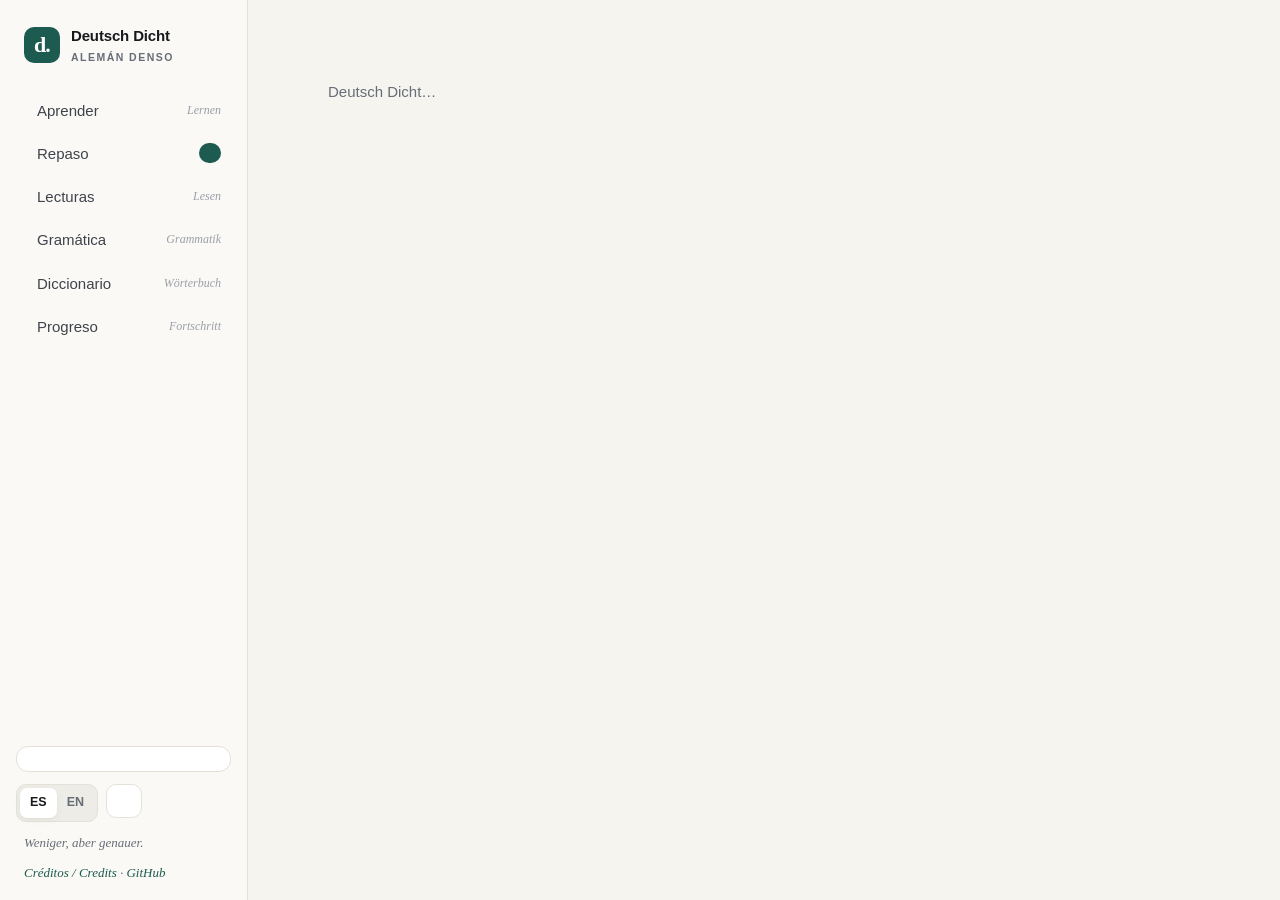
==== index.html @ 4c2e87f0 "Publish app entry point, styles, MIT license and project guide" ====
<!doctype html>
<html lang="es" data-theme="light">
<head>
  <meta charset="utf-8">
  <meta name="viewport" content="width=device-width,initial-scale=1,viewport-fit=cover">
  <meta name="theme-color" content="#f5f4ef">
  <meta name="description" content="Alemán de A1 a C1: gramática sistemática, léxico curado, lecturas graduadas con audio y repaso FSRS. Aplicación local y privada.">
  <title>Deutsch Dicht</title>
  <link rel="icon" type="image/svg+xml" href="data:image/svg+xml,%3Csvg xmlns='http://www.w3.org/2000/svg' viewBox='0 0 64 64'%3E%3Crect width='64' height='64' rx='16' fill='%231d5a4f'/%3E%3Ctext x='32' y='45' font-family='Georgia' text-anchor='middle' font-size='40' fill='white'%3Ed.%3C/text%3E%3C/svg%3E">
  <link rel="stylesheet" href="styles.css?v=3.0">
  <script>try{const s=JSON.parse(localStorage.getItem('deutsch-dicht.v3')||'{}').settings;if(s&&s.theme)document.documentElement.dataset.theme=s.theme;}catch(e){}</script>
  <!-- Corpus -->
  <script defer src="data/course.js?v=3.0"></script>
  <script defer src="data/frequency.js?v=3.0"></script>
  <script defer src="data/units/u01.js?v=3.0"></script>
  <script defer src="data/units/u02.js?v=3.0"></script>
  <script defer src="data/units/u03.js?v=3.0"></script>
  <script defer src="data/units/u04.js?v=3.0"></script>
  <script defer src="data/units/u05.js?v=3.0"></script>
  <script defer src="data/units/u06.js?v=3.0"></script>
  <script defer src="data/units/u07.js?v=3.0"></script>
  <script defer src="data/units/u08.js?v=3.0"></script>
  <script defer src="data/units/u09.js?v=3.0"></script>
  <script defer src="data/units/u10.js?v=3.0"></script>
  <script defer src="data/units/u11.js?v=3.0"></script>
  <script defer src="data/units/u12.js?v=3.0"></script>
  <script defer src="data/units/u13.js?v=3.0"></script>
  <script defer src="data/units/u14.js?v=3.0"></script>
  <script defer src="data/units/u15.js?v=3.0"></script>
  <script defer src="data/units/u16.js?v=3.0"></script>
  <script defer src="data/units/u17.js?v=3.0"></script>
  <script defer src="data/units/u18.js?v=3.0"></script>
  <script defer src="data/units/u19.js?v=3.0"></script>
  <script defer src="data/units/u20.js?v=3.0"></script>
  <script defer src="data/units/u21.js?v=3.0"></script>
  <script defer src="data/units/u22.js?v=3.0"></script>
  <script defer src="data/units/u23.js?v=3.0"></script>
  <script defer src="data/units/u24.js?v=3.0"></script>
  <script defer src="data/units/u25.js?v=3.0"></script>
  <script defer src="data/units/u26.js?v=3.0"></script>
  <script defer src="data/units/u27.js?v=3.0"></script>
  <script defer src="data/units/u28.js?v=3.0"></script>
  <script defer src="data/units/u29.js?v=3.0"></script>
  <script defer src="data/units/u30.js?v=3.0"></script>
  <script defer src="data/units/u31.js?v=3.0"></script>
  <script defer src="data/units/u32.js?v=3.0"></script>
  <script defer src="data/units/u33.js?v=3.0"></script>
  <script defer src="data/units/u34.js?v=3.0"></script>
  <script defer src="data/units/u35.js?v=3.0"></script>
  <script defer src="data/units/u36.js?v=3.0"></script>
  <script defer src="data/units/u37.js?v=3.0"></script>
  <script defer src="data/units/u38.js?v=3.0"></script>
  <script defer src="data/units/u39.js?v=3.0"></script>
  <script defer src="data/units/u40.js?v=3.0"></script>
  <script defer src="data/grammar/00-chapters.js?v=3.0"></script>
  <script defer src="data/grammar/01-laute.js?v=3.0"></script>
  <script defer src="data/grammar/02-verb.js?v=3.0"></script>
  <script defer src="data/grammar/03-tempus.js?v=3.0"></script>
  <script defer src="data/grammar/04-modus.js?v=3.0"></script>
  <script defer src="data/grammar/05-passiv.js?v=3.0"></script>
  <script defer src="data/grammar/06-nomen.js?v=3.0"></script>
  <script defer src="data/grammar/07-pronomen.js?v=3.0"></script>
  <script defer src="data/grammar/08-adjektiv.js?v=3.0"></script>
  <script defer src="data/grammar/09-praep.js?v=3.0"></script>
  <script defer src="data/grammar/10-satz.js?v=3.0"></script>
  <script defer src="data/grammar/11-text.js?v=3.0"></script>
  <script defer src="data/readings/lib-classics.js?v=3.0"></script>
  <script defer src="data/readings/lib-originals.js?v=3.0"></script>
  <script defer src="data/audio-manifest.js?v=3.0"></script>
  <!-- Motor e interfaz -->
  <script defer src="js/core.js?v=3.0"></script>
  <script defer src="js/morph.js?v=3.0"></script>
  <script defer src="js/content.js?v=3.0"></script>
  <script defer src="js/ui.js?v=3.0"></script>
  <script defer src="js/audio.js?v=3.0"></script>
  <script defer src="js/exercise.js?v=3.0"></script>
  <script defer src="js/views-learn.js?v=3.0"></script>
  <script defer src="js/lookup.js?v=3.0"></script>
  <script defer src="js/views-read.js?v=3.0"></script>
  <script defer src="js/views-review.js?v=3.0"></script>
  <script defer src="js/views-ref.js?v=3.0"></script>
  <script defer src="js/views-progress.js?v=3.0"></script>
  <script defer src="js/app.js?v=3.0"></script>
</head>
<body>
  <a class="skip-link" href="#main">Saltar al contenido</a>
  <div class="app">
    <aside class="sidebar">
      <a class="brand" href="#learn"><span class="brand-mark" aria-hidden="true">d.</span><span><span class="brand-name">Deutsch Dicht</span><span class="brand-sub">Alemán denso</span></span></a>
      <nav class="nav" aria-label="Secciones">
        <a href="#learn" data-nav="learn"><span data-icon="learn"></span><span class="nav-label">Aprender</span><span class="de-label">Lernen</span></a>
        <a href="#review" data-nav="review"><span data-icon="review"></span><span class="nav-label">Repaso</span><span class="count" data-count="review" hidden></span></a>
        <a href="#read" data-nav="read"><span data-icon="read"></span><span class="nav-label">Lecturas</span><span class="de-label">Lesen</span></a>
        <a href="#grammar" data-nav="grammar"><span data-icon="grammar"></span><span class="nav-label">Gramática</span><span class="de-label">Grammatik</span></a>
        <a href="#dict" data-nav="dict"><span data-icon="dict"></span><span class="nav-label">Diccionario</span><span class="de-label">Wörterbuch</span></a>
        <a href="#progress" data-nav="progress"><span data-icon="progress"></span><span class="nav-label">Progreso</span><span class="de-label">Fortschritt</span></a>
      </nav>
      <div class="sidebar-foot">
        <div class="today-mini" id="today-mini" aria-live="polite"></div>
        <div class="prefs"><div class="seg" role="group" aria-label="Idioma / Language"><button data-language="es" aria-pressed="true">ES</button><button data-language="en" aria-pressed="false">EN</button></div><button class="icon-btn" data-theme-toggle aria-label="Tema"></button></div>
        <p class="motto">Weniger, aber genauer.</p><p class="motto"><a href="credits.html">Créditos / Credits</a> · <a href="https://github.com/garbanzo96/deutsch-dicht">GitHub</a></p>
      </div>
    </aside>
    <div class="main">
      <header class="mobile-top"><a class="brand" href="#learn"><span class="brand-mark" aria-hidden="true">d.</span><span class="brand-name">Deutsch Dicht</span></a><div class="prefs"><div class="seg" role="group" aria-label="Idioma / Language"><button data-language="es" aria-pressed="true">ES</button><button data-language="en" aria-pressed="false">EN</button></div><button class="icon-btn" data-theme-toggle aria-label="Tema"></button></div></header>
      <main id="main" tabindex="-1"><div class="loading">Deutsch Dicht…</div></main>
    </div>
  </div>
  <nav class="mobile-bar" aria-label="Secciones">
    <a href="#learn" data-nav="learn"><span data-icon="learn"></span><span class="nav-label">Aprender</span></a>
    <a href="#review" data-nav="review"><span data-icon="review"></span><span class="nav-label">Repaso</span><span class="count" data-count="review" hidden></span></a>
    <a href="#read" data-nav="read"><span data-icon="read"></span><span class="nav-label">Lecturas</span></a>
    <a href="#grammar" data-nav="grammar"><span data-icon="grammar"></span><span class="nav-label">Gramática</span></a>
    <a href="#dict" data-nav="dict"><span data-icon="dict"></span><span class="nav-label">Diccionario</span></a>
    <a href="#progress" data-nav="progress"><span data-icon="progress"></span><span class="nav-label">Progreso</span></a>
  </nav>
  <div id="word-popup" class="popup" role="dialog" aria-label="Palabra" hidden></div>
  <div id="toast" class="toast" role="status" aria-live="polite"></div>
  <dialog id="confirm" aria-labelledby="confirm-title" aria-describedby="confirm-message">
    <form method="dialog" id="confirm-form">
      <h2 id="confirm-title"></h2>
      <p id="confirm-message"></p>
      <div class="row end"><button class="btn" value="cancel" id="confirm-cancel">Cancelar</button><button class="btn primary" value="ok" id="confirm-ok">Confirmar</button></div>
    </form>
  </dialog>
  <noscript>Deutsch Dicht necesita JavaScript.</noscript>
</body>
</html>
---- styles.css ----
/* Deutsch Dicht · sistema visual v3
   Tokens → base → estructura → componentes → bloques de lección → vistas → responsive. */

/* ───────────── Tokens ───────────── */
:root {
  --font-ui: -apple-system, BlinkMacSystemFont, "SF Pro Text", "Inter", "Segoe UI", Roboto, "Helvetica Neue", Arial, sans-serif;
  --font-de: "Iowan Old Style", "Charter", "Palatino Linotype", Palatino, "Book Antiqua", Georgia, serif;
  --font-mono: ui-monospace, "SF Mono", Menlo, Consolas, monospace;

  --bg: #f5f4ef; --surface: #ffffff; --surface-2: #faf9f6; --sunken: #eeece6; --overlay: rgba(23, 25, 29, .38);
  --ink: #18191d; --ink-2: #3f434b; --muted: #676d77; --faint: #9a9fa8;
  --line: #e4e1d9; --line-2: #d3cfc5;
  --accent: #1d5a4f; --accent-2: #174a41; --accent-ink: #ffffff; --accent-soft: #e2eee9; --accent-line: #b5d3c8;
  --good: #1d7849; --good-soft: #e4f3ea; --bad: #b02731; --bad-soft: #fbe8e9; --warn: #946000; --warn-soft: #fbf0d9;
  --m: #2457a3; --m-soft: #e7eef9; --f: #ad2a3a; --f-soft: #fbe8eb; --n: #22784a; --n-soft: #e3f2e8; --p: #8a5808; --p-soft: #f6edda;
  --akk: #b4520a; --dat: #6a3db3; --gen: #0d7088; --verb: #1d5a4f;
  --hl-bg: #e2eee9; --hl-ink: #174a41;
  --r: 14px; --r-s: 10px; --r-xs: 7px;
  --shadow: 0 1px 2px rgba(17, 19, 23, .04), 0 2px 10px rgba(17, 19, 23, .04);
  --shadow-lg: 0 18px 50px rgba(17, 19, 23, .16), 0 2px 6px rgba(17, 19, 23, .06);
  --sidebar: 248px; --gutter: 48px; --page: 1120px;
  color-scheme: light;
}
:root[data-theme="dark"] {
  --bg: #0e1013; --surface: #16191d; --surface-2: #1b1f24; --sunken: #111317; --overlay: rgba(0, 0, 0, .55);
  --ink: #ebe9e4; --ink-2: #c8cad0; --muted: #959ba5; --faint: #6c727c;
  --line: #262a30; --line-2: #343941;
  --accent: #6cc3ac; --accent-2: #86d3be; --accent-ink: #0a1714; --accent-soft: #152d27; --accent-line: #275a4e;
  --good: #63cb93; --good-soft: #13301f; --bad: #f1858c; --bad-soft: #3a191c; --warn: #e6b65e; --warn-soft: #32260f;
  --m: #8bb7f2; --m-soft: #172840; --f: #f2939d; --f-soft: #3a1a20; --n: #81d3a2; --n-soft: #14301e; --p: #e6bd6c; --p-soft: #332711;
  --akk: #f2a560; --dat: #b99cf2; --gen: #62c4dc; --verb: #6cc3ac;
  --hl-bg: #173a32; --hl-ink: #9be0cc;
  --shadow: 0 1px 2px rgba(0, 0, 0, .3); --shadow-lg: 0 18px 50px rgba(0, 0, 0, .55);
  color-scheme: dark;
}

/* ───────────── Base ───────────── */
*, *::before, *::after { box-sizing: border-box; }
html { -webkit-text-size-adjust: 100%; text-size-adjust: 100%; }
body { margin: 0; background: var(--bg); color: var(--ink); font: 15px/1.55 var(--font-ui); -webkit-font-smoothing: antialiased; }
h1, h2, h3, h4 { margin: 0; line-height: 1.2; letter-spacing: -.01em; font-weight: 650; }
p { margin: 0; }
a { color: var(--accent); text-decoration: none; }
a:hover { text-decoration: underline; text-underline-offset: 3px; }
button, input, select, textarea { font: inherit; color: inherit; }
button { cursor: pointer; }
:focus-visible { outline: 2px solid var(--accent); outline-offset: 2px; border-radius: 4px; }
::selection { background: var(--accent-soft); }
.de, [lang="de"] { font-family: var(--font-de); }
.ui { font-family: var(--font-ui); }
.mono { font-family: var(--font-mono); font-size: .9em; }
.muted { color: var(--muted); }
.faint { color: var(--faint); }
.small { font-size: 13px; }
.xs { font-size: 12px; }
.nowrap { white-space: nowrap; }
.sr { position: absolute; width: 1px; height: 1px; overflow: hidden; clip: rect(0 0 0 0); white-space: nowrap; }
.skip-link { position: absolute; left: 12px; top: -60px; z-index: 50; background: var(--accent); color: var(--accent-ink); padding: 8px 14px; border-radius: 8px; }
.skip-link:focus { top: 12px; }
svg.i { width: 18px; height: 18px; flex: none; stroke: currentColor; fill: none; stroke-width: 1.8; stroke-linecap: round; stroke-linejoin: round; vertical-align: middle; }
svg.i.s { width: 15px; height: 15px; }
svg.i.l { width: 22px; height: 22px; }
svg.i.fill { fill: currentColor; stroke: none; }

/* ───────────── Estructura ───────────── */
.app { display: grid; grid-template-columns: var(--sidebar) minmax(0, 1fr); min-height: 100vh; }
.sidebar { position: sticky; top: 0; height: 100vh; display: flex; flex-direction: column; gap: 22px; padding: 22px 16px 18px; border-right: 1px solid var(--line); background: var(--surface-2); }
.brand { display: flex; align-items: center; gap: 11px; padding: 2px 8px; color: var(--ink); }
.brand:hover { text-decoration: none; }
.brand-mark { width: 36px; height: 36px; border-radius: 10px; background: var(--accent); color: var(--accent-ink); display: grid; place-items: center; font: 600 22px/1 var(--font-de); letter-spacing: -.04em; }
.brand-name { font-weight: 650; font-size: 15px; letter-spacing: -.01em; }
.brand-sub { display: block; font-size: 10.5px; letter-spacing: .14em; text-transform: uppercase; color: var(--muted); font-weight: 600; margin-top: 2px; }
.nav { display: flex; flex-direction: column; gap: 2px; }
.nav a { display: flex; align-items: center; gap: 11px; padding: 9px 10px; border-radius: 9px; color: var(--ink-2); font-weight: 520; }
.nav a:hover { background: var(--sunken); text-decoration: none; }
.nav a.active { background: var(--accent-soft); color: var(--accent-2); }
.nav a .i { color: var(--muted); }
.nav a.active .i { color: var(--accent); }
.nav .de-label { margin-left: auto; font: italic 12px var(--font-de); color: var(--faint); }
.nav .count { margin-left: auto; min-width: 22px; height: 20px; padding: 0 6px; border-radius: 10px; background: var(--accent); color: var(--accent-ink); font-size: 11.5px; font-weight: 650; display: grid; place-items: center; }
.nav a.active .de-label { color: var(--accent); }
.sidebar-foot { margin-top: auto; display: grid; gap: 12px; }
.today-mini { border: 1px solid var(--line); background: var(--surface); border-radius: 12px; padding: 12px; display: grid; gap: 8px; }
.today-mini .row { display: flex; justify-content: space-between; font-size: 12.5px; color: var(--muted); }
.today-mini strong { color: var(--ink); font-variant-numeric: tabular-nums; }
.prefs { display: flex; gap: 8px; }
.seg { display: inline-flex; padding: 3px; border-radius: 10px; background: var(--sunken); border: 1px solid var(--line); }
.seg button { border: 0; background: none; padding: 5px 10px; border-radius: 7px; font-size: 12.5px; font-weight: 600; color: var(--muted); display: inline-flex; align-items: center; gap: 6px; }
.seg button[aria-pressed="true"] { background: var(--surface); color: var(--ink); box-shadow: var(--shadow); }
.icon-btn { width: 36px; height: 34px; border-radius: 10px; border: 1px solid var(--line); background: var(--surface); display: inline-grid; place-items: center; color: var(--ink-2); }
.icon-btn:hover { border-color: var(--line-2); color: var(--ink); }
.motto { padding: 0 8px; font: italic 13px/1.4 var(--font-de); color: var(--muted); }
.main { min-width: 0; }
.page { max-width: calc(var(--page) + 2 * var(--gutter)); margin: 0 auto; padding: 36px var(--gutter) 80px; }
.page.wide { max-width: 1320px; }
.loading { padding: 80px; color: var(--muted); }

/* Encabezado de página */
.page-head { display: flex; align-items: flex-end; justify-content: space-between; gap: 24px; margin-bottom: 28px; }
.eyebrow { font-size: 11.5px; font-weight: 650; letter-spacing: .14em; text-transform: uppercase; color: var(--accent); display: flex; align-items: center; gap: 8px; }
.eyebrow .sep { color: var(--faint); }
.page-head h1 { font-size: 32px; margin-top: 8px; }
.page-head .lede { margin-top: 8px; color: var(--muted); font-size: 15.5px; max-width: 680px; }
.crumbs { display: flex; flex-wrap: wrap; align-items: center; gap: 6px; font-size: 13px; color: var(--muted); margin-bottom: 18px; }
.crumbs a { color: var(--muted); }
.crumbs a:hover { color: var(--ink); }
.crumbs .i { color: var(--faint); }

/* ───────────── Componentes ───────────── */
.card { background: var(--surface); border: 1px solid var(--line); border-radius: var(--r); padding: 24px; box-shadow: var(--shadow); }
.card.flat { box-shadow: none; }
.card.tight { padding: 18px; }
.card-head { display: flex; align-items: center; justify-content: space-between; gap: 12px; margin-bottom: 16px; }
.card-head h2, .card-head h3 { font-size: 16px; }
.card-head .sub { font-size: 13px; color: var(--muted); }
.stack { display: grid; gap: 16px; }
.stack.l { gap: 28px; }
.stack.xl { gap: 44px; }
.row { display: flex; align-items: center; gap: 10px; flex-wrap: wrap; }
.row.spread { justify-content: space-between; }
.row.end { justify-content: flex-end; }
.grid { display: grid; gap: 16px; }
.g2 { grid-template-columns: repeat(2, minmax(0, 1fr)); }
.g3 { grid-template-columns: repeat(3, minmax(0, 1fr)); }
.g4 { grid-template-columns: repeat(4, minmax(0, 1fr)); }
.g5 { grid-template-columns: repeat(5, minmax(0, 1fr)); }
.divider { height: 1px; background: var(--line); margin: 4px 0; }

.btn { display: inline-flex; align-items: center; justify-content: center; gap: 8px; height: 38px; padding: 0 15px; border-radius: 10px; border: 1px solid var(--line-2); background: var(--surface); color: var(--ink); font-weight: 600; font-size: 14px; white-space: nowrap; transition: background .12s, border-color .12s, transform .06s; }
.btn:hover { border-color: var(--faint); text-decoration: none; }
.btn:active { transform: translateY(1px); }
.btn.primary { background: var(--accent); border-color: var(--accent); color: var(--accent-ink); }
.btn.primary:hover { background: var(--accent-2); border-color: var(--accent-2); }
.btn.ghost { border-color: transparent; background: transparent; color: var(--ink-2); }
.btn.ghost:hover { background: var(--sunken); }
.btn.danger { color: var(--bad); border-color: color-mix(in srgb, var(--bad) 35%, var(--line)); }
.btn.sm { height: 32px; padding: 0 11px; font-size: 13px; border-radius: 8px; }
.btn.lg { height: 46px; padding: 0 20px; font-size: 15px; border-radius: 12px; }
.btn[disabled] { opacity: .45; cursor: not-allowed; }
.btn .kbd { margin-left: 4px; }
.kbd { display: inline-grid; place-items: center; min-width: 20px; height: 20px; padding: 0 5px; border-radius: 5px; border: 1px solid currentColor; font: 600 11px var(--font-ui); opacity: .55; }
.chip { display: inline-flex; align-items: center; gap: 6px; height: 24px; padding: 0 9px; border-radius: 7px; background: var(--sunken); color: var(--ink-2); font-size: 12px; font-weight: 600; white-space: nowrap; }
.chip.accent { background: var(--accent-soft); color: var(--accent-2); }
.chip.good { background: var(--good-soft); color: var(--good); }
.chip.bad { background: var(--bad-soft); color: var(--bad); }
.chip.warn { background: var(--warn-soft); color: var(--warn); }
.chip.outline { background: transparent; border: 1px solid var(--line-2); }
.level { display: inline-grid; place-items: center; height: 22px; min-width: 30px; padding: 0 6px; border-radius: 6px; font: 700 11.5px var(--font-ui); letter-spacing: .02em; background: var(--ink); color: var(--surface); }
.bar { height: 6px; border-radius: 4px; background: var(--sunken); overflow: hidden; }
.bar > span { display: block; height: 100%; background: var(--accent); border-radius: 4px; transition: width .3s; }
.bar.good > span { background: var(--good); }
.ring { --v: 0; width: 44px; height: 44px; border-radius: 50%; background: conic-gradient(var(--accent) calc(var(--v) * 1%), var(--sunken) 0); display: grid; place-items: center; flex: none; }
.ring::before { content: attr(data-label); width: 34px; height: 34px; border-radius: 50%; background: var(--surface); display: grid; place-items: center; font-size: 11px; font-weight: 700; color: var(--ink-2); font-variant-numeric: tabular-nums; }
.kpi { display: grid; gap: 4px; }
.kpi .v { font-size: 28px; font-weight: 680; letter-spacing: -.02em; font-variant-numeric: tabular-nums; line-height: 1.1; }
.kpi .v small { font-size: 15px; color: var(--muted); font-weight: 600; }
.kpi .l { font-size: 13px; color: var(--muted); }
.kpi .d { font-size: 12px; color: var(--faint); }
.input, .select { height: 42px; border-radius: 10px; border: 1px solid var(--line-2); background: var(--surface); padding: 0 13px; width: 100%; }
.input:focus, .select:focus { outline: none; border-color: var(--accent); box-shadow: 0 0 0 3px var(--accent-soft); }
.search-box { position: relative; }
.search-box .i { position: absolute; left: 13px; top: 50%; transform: translateY(-50%); color: var(--faint); }
.search-box .input { padding-left: 40px; height: 46px; font-size: 15.5px; }
.tabs { display: flex; gap: 4px; border-bottom: 1px solid var(--line); }
.tabs button, .tabs a { position: relative; border: 0; background: none; padding: 12px 14px 13px; font-weight: 620; color: var(--muted); display: inline-flex; align-items: center; gap: 9px; font-size: 14.5px; }
.tabs button:hover, .tabs a:hover { color: var(--ink); text-decoration: none; }
.tabs [aria-selected="true"] { color: var(--ink); }
.tabs [aria-selected="true"]::after { content: ""; position: absolute; left: 10px; right: 10px; bottom: -1px; height: 2px; border-radius: 2px; background: var(--accent); }
.tabs .num { font: 700 11px var(--font-ui); color: var(--faint); }
.tabs .de-tab { font-family: var(--font-de); font-weight: 600; font-size: 15.5px; }
.tabs .meta { font-size: 12px; color: var(--faint); font-weight: 600; }
.notice { border: 1px solid var(--accent-line); background: var(--accent-soft); color: var(--ink); padding: 12px 16px; border-radius: 12px; display: flex; gap: 12px; align-items: flex-start; }
.notice.warn { border-color: color-mix(in srgb, var(--warn) 30%, var(--line)); background: var(--warn-soft); }
.empty { text-align: center; padding: 48px 24px; color: var(--muted); }
.empty h2 { color: var(--ink); font-size: 20px; margin: 10px 0 6px; }
.toast { position: fixed; left: 50%; bottom: 26px; transform: translate(-50%, 20px); opacity: 0; pointer-events: none; background: var(--ink); color: var(--surface); padding: 10px 16px; border-radius: 10px; font-size: 13.5px; font-weight: 550; box-shadow: var(--shadow-lg); transition: .2s; z-index: 60; max-width: calc(100vw - 32px); }
.toast.visible { opacity: 1; transform: translate(-50%, 0); }
dialog { border: 1px solid var(--line); border-radius: 16px; padding: 24px; background: var(--surface); color: var(--ink); box-shadow: var(--shadow-lg); max-width: 440px; width: calc(100vw - 32px); }
dialog::backdrop { background: var(--overlay); }
dialog h2 { font-size: 18px; margin-bottom: 8px; }
dialog p { color: var(--muted); margin-bottom: 20px; }

/* Texto alemán anotado */
.hl { background: var(--hl-bg); color: var(--hl-ink); border-radius: 4px; padding: 0 2px; font-weight: 650; }
.g-m { color: var(--m); } .g-f { color: var(--f); } .g-n { color: var(--n); } .g-p { color: var(--p); }
.c-N { font-weight: 650; text-decoration: underline 2px; text-underline-offset: 4px; text-decoration-color: color-mix(in srgb, var(--ink) 35%, transparent); }
.c-A { color: var(--akk); font-weight: 650; } .c-D { color: var(--dat); font-weight: 650; } .c-G { color: var(--gen); font-weight: 650; }
.c-V { color: var(--verb); font-weight: 700; }
.art { font-weight: 650; }
.strike { text-decoration: line-through; text-decoration-color: var(--bad); text-decoration-thickness: 1.5px; }
.say { border: 0; background: none; padding: 0; color: inherit; font: inherit; display: inline-flex; align-items: center; gap: 6px; border-radius: 6px; text-align: left; }
.say:hover { color: var(--accent); }
.say .i { color: var(--faint); width: 15px; height: 15px; }
.say:hover .i, .say[data-state="playing"] .i { color: var(--accent); }
.audio-btn { width: 32px; height: 32px; border-radius: 50%; border: 1px solid var(--line-2); background: var(--surface); display: inline-grid; place-items: center; color: var(--ink-2); flex: none; }
.audio-btn:hover { border-color: var(--accent); color: var(--accent); }
.audio-btn[data-state="playing"] { background: var(--accent); border-color: var(--accent); color: var(--accent-ink); }
.audio-btn.lg { width: 44px; height: 44px; }

/* ───────────── Curso ───────────── */
.hero { display: grid; grid-template-columns: minmax(0, 1.35fr) minmax(0, 1fr); gap: 16px; margin-bottom: 40px; }
.continue { display: flex; flex-direction: column; gap: 18px; background: linear-gradient(135deg, var(--surface), var(--surface-2)); }
.continue .title { font: 600 30px/1.15 var(--font-de); letter-spacing: -.01em; }
.continue .sub { color: var(--muted); margin-top: 4px; }
.continue .meta { display: flex; gap: 18px; flex-wrap: wrap; color: var(--muted); font-size: 13px; }
.continue .meta span { display: inline-flex; align-items: center; gap: 6px; }
.today { display: grid; gap: 14px; align-content: start; }
.today-list { display: grid; gap: 2px; }
.today-item { display: grid; grid-template-columns: 34px 1fr auto; align-items: center; gap: 12px; padding: 10px 6px; border-radius: 10px; color: var(--ink); }
.today-item:hover { background: var(--sunken); text-decoration: none; }
.today-item .n { width: 34px; height: 34px; border-radius: 10px; background: var(--sunken); display: grid; place-items: center; color: var(--ink-2); }
.today-item strong { display: block; font-size: 14px; }
.today-item span { font-size: 12.5px; color: var(--muted); }
.today-item .v { font-weight: 700; font-variant-numeric: tabular-nums; }
.module { margin-top: 34px; }
.module-head { display: grid; grid-template-columns: auto 1fr auto; align-items: baseline; gap: 14px; padding-bottom: 12px; margin-bottom: 14px; border-bottom: 1px solid var(--line); }
.module-code { font: 700 13px var(--font-ui); color: var(--accent); letter-spacing: .04em; }
.module-title { font: 600 20px var(--font-de); }
.module-title span { font: 500 14px var(--font-ui); color: var(--muted); margin-left: 10px; }
.module-progress { font-size: 13px; color: var(--muted); font-variant-numeric: tabular-nums; }
.units { display: grid; grid-template-columns: repeat(5, minmax(0, 1fr)); gap: 12px; }
.unit-tile { position: relative; display: flex; flex-direction: column; gap: 10px; min-height: 172px; padding: 16px; border-radius: var(--r); border: 1px solid var(--line); background: var(--surface); color: var(--ink); transition: border-color .15s, transform .15s, box-shadow .15s; }
.unit-tile:hover { text-decoration: none; border-color: var(--accent-line); transform: translateY(-1px); box-shadow: var(--shadow); }
.unit-tile.current { border-color: var(--accent); box-shadow: 0 0 0 3px var(--accent-soft); }
.unit-tile .top { display: flex; justify-content: space-between; align-items: center; }
.unit-tile .num { font: 700 12px var(--font-ui); color: var(--faint); letter-spacing: .06em; font-variant-numeric: tabular-nums; }
.unit-tile .t { font: 600 16.5px/1.25 var(--font-de); }
.unit-tile .s { font-size: 12.5px; color: var(--muted); line-height: 1.4; }
.unit-tile .bottom { margin-top: auto; display: grid; gap: 6px; }
.unit-tile .state { font-size: 11.5px; color: var(--muted); display: flex; justify-content: space-between; }
.unit-tile.done .num { color: var(--good); }
.status-dot { width: 22px; height: 22px; border-radius: 50%; display: grid; place-items: center; background: var(--sunken); color: var(--faint); }
.status-dot.done { background: var(--good-soft); color: var(--good); }
.status-dot.progress { background: var(--accent-soft); color: var(--accent); }

/* ───────────── Unidad ───────────── */
.unit-head { display: grid; grid-template-columns: minmax(0, 1fr) auto; gap: 24px; align-items: end; margin-bottom: 22px; }
.unit-head h1 { font: 600 40px/1.08 var(--font-de); letter-spacing: -.015em; margin-top: 10px; }
.unit-head .sub { font-size: 17px; color: var(--muted); margin-top: 8px; }
.unit-meta { display: flex; flex-wrap: wrap; gap: 8px 18px; margin-top: 16px; color: var(--muted); font-size: 13px; }
.unit-meta span { display: inline-flex; align-items: center; gap: 6px; }
.unit-score { display: grid; justify-items: end; gap: 6px; text-align: right; }
.unit-score .ring { width: 64px; height: 64px; }
.unit-score .ring::before { width: 52px; height: 52px; font-size: 13px; }
.unit-tabs { position: sticky; top: 0; z-index: 5; background: color-mix(in srgb, var(--bg) 92%, transparent); backdrop-filter: blur(8px); margin: 0 calc(-1 * var(--gutter)) 28px; padding: 0 var(--gutter); }
.lesson-layout { display: grid; grid-template-columns: minmax(0, 1fr) 210px; gap: 44px; align-items: start; }
.toc { position: sticky; top: 76px; display: grid; gap: 2px; font-size: 13px; }
.toc .label { font-size: 11px; font-weight: 700; letter-spacing: .12em; text-transform: uppercase; color: var(--faint); margin-bottom: 8px; }
.toc a { display: grid; grid-template-columns: 22px 1fr; gap: 6px; padding: 6px 8px; border-radius: 8px; color: var(--muted); }
.toc a:hover { background: var(--sunken); color: var(--ink); text-decoration: none; }
.toc a.active { color: var(--accent-2); background: var(--accent-soft); }
.toc a b { font-weight: 700; font-size: 11px; color: var(--faint); padding-top: 1px; font-variant-numeric: tabular-nums; }
.toc .de { font-style: italic; }
.section { scroll-margin-top: 80px; }
.section-head { display: grid; grid-template-columns: 40px 1fr auto; align-items: center; gap: 14px; margin-bottom: 18px; }
.section-head .n { width: 40px; height: 40px; border-radius: 12px; border: 1px solid var(--line-2); display: grid; place-items: center; font: 700 13px var(--font-ui); color: var(--ink-2); background: var(--surface); font-variant-numeric: tabular-nums; }
.section-head h2 { font: 600 22px var(--font-de); }
.section-head h2 span { font: 500 14px var(--font-ui); color: var(--muted); margin-left: 10px; }
.section-head .aside { font-size: 13px; color: var(--muted); }
.goals { display: grid; grid-template-columns: repeat(3, minmax(0, 1fr)); gap: 12px; counter-reset: goal; }
.goal { display: grid; grid-template-columns: 30px 1fr; gap: 12px; align-items: start; padding: 16px; border-radius: var(--r); border: 1px solid var(--line); background: var(--surface); font-size: 14px; color: var(--ink-2); }
.goal::before { counter-increment: goal; content: counter(goal); width: 30px; height: 30px; border-radius: 9px; background: var(--accent-soft); color: var(--accent-2); font-weight: 700; display: grid; place-items: center; font-size: 13px; }

/* ───────────── Bloques de lección ───────────── */
.blocks { display: grid; gap: 18px; }
.blk { background: var(--surface); border: 1px solid var(--line); border-radius: var(--r); padding: 22px 24px; }
.blk > h3 { font-size: 15px; font-weight: 650; margin-bottom: 14px; display: flex; align-items: center; gap: 10px; }
.blk > h3 .tag { font: 700 10.5px var(--font-ui); letter-spacing: .1em; text-transform: uppercase; color: var(--faint); }
.blk-note-text { margin-top: 14px; font-size: 13.5px; color: var(--muted); padding-top: 12px; border-top: 1px dashed var(--line); }
.concepts { display: grid; grid-template-columns: repeat(2, minmax(0, 1fr)); gap: 14px; }
.concepts.single { grid-template-columns: 1fr; }
.concept { background: var(--surface); border: 1px solid var(--line); border-radius: var(--r); padding: 20px 22px; display: grid; gap: 8px; align-content: start; }
.concept .cterm { font: 600 19px/1.25 var(--font-de); color: var(--accent-2); }
.concept p { color: var(--ink-2); font-size: 14.5px; }
.concept .ex { display: grid; gap: 4px; margin-top: 4px; }
.tbl-wrap { overflow-x: auto; border: 1px solid var(--line); border-radius: var(--r-s); }
.tbl { width: 100%; border-collapse: collapse; font-size: 14.5px; }
.tbl th, .tbl td { padding: 10px 14px; text-align: left; border-bottom: 1px solid var(--line); vertical-align: top; }
.tbl tr:last-child td, .tbl tr:last-child th { border-bottom: 0; }
.tbl thead th { background: var(--surface-2); font: 650 11.5px var(--font-ui); letter-spacing: .06em; text-transform: uppercase; color: var(--muted); white-space: nowrap; }
.tbl tbody th { font-weight: 600; color: var(--ink-2); background: var(--surface-2); white-space: nowrap; }
.tbl td.de { font-size: 15.5px; }
.tbl tbody tr:hover td { background: color-mix(in srgb, var(--accent-soft) 35%, transparent); }
.slots { display: grid; gap: 6px; }
.slots-head, .slots-row { display: grid; gap: 6px; }
.slots-head span { font: 650 11px var(--font-ui); letter-spacing: .08em; text-transform: uppercase; color: var(--muted); padding: 0 12px; }
.slot { padding: 11px 12px; border-radius: 9px; background: var(--surface-2); border: 1px solid var(--line); font: 16px/1.35 var(--font-de); min-height: 44px; }
.slot.verb { background: var(--accent-soft); border-color: var(--accent-line); color: var(--accent-2); font-weight: 650; text-align: center; }
.slot.empty { background: transparent; border-style: dashed; }
.pairs { display: grid; gap: 10px; }
.pair { display: grid; grid-template-columns: minmax(0, 1fr) 40px minmax(0, 1fr); align-items: center; gap: 8px; }
.pair .side { padding: 12px 14px; border-radius: 10px; border: 1px solid var(--line); background: var(--surface-2); font: 16px/1.4 var(--font-de); }
.pair .side.to { border-color: var(--accent-line); background: color-mix(in srgb, var(--accent-soft) 55%, var(--surface)); }
.pair .arrow { display: grid; place-items: center; color: var(--accent); }
.pair .gloss { grid-column: 1 / -1; font-size: 13px; color: var(--muted); margin-top: -4px; padding-left: 4px; }
.formula { display: flex; flex-wrap: wrap; align-items: center; gap: 8px; }
.formula .part { padding: 9px 14px; border-radius: 10px; border: 1px solid var(--line-2); background: var(--surface-2); font: 600 15px var(--font-de); }
.formula .part.key { background: var(--accent); color: var(--accent-ink); border-color: var(--accent); }
.formula .op { color: var(--faint); font-weight: 700; font-size: 18px; }
.formula-ex { margin-top: 12px; display: grid; gap: 6px; }
.term-list { display: grid; gap: 0; border: 1px solid var(--line); border-radius: var(--r-s); overflow: hidden; }
.term-list.c2 { grid-template-columns: repeat(2, minmax(0, 1fr)); }
.term-list.c3 { grid-template-columns: repeat(3, minmax(0, 1fr)); }
.term-list.c4 { grid-template-columns: repeat(4, minmax(0, 1fr)); }
.term { display: grid; grid-template-columns: minmax(0, auto) 1fr; gap: 4px 12px; align-items: baseline; padding: 10px 14px; border-bottom: 1px solid var(--line); border-right: 1px solid var(--line); background: var(--surface); }
.term .de { font-size: 15.5px; }
.term .m { color: var(--muted); font-size: 13.5px; }
.term.num-term { grid-template-columns: 34px 1fr; }
.term.num-term .k { font: 700 14px var(--font-ui); color: var(--faint); font-variant-numeric: tabular-nums; }
.letters { display: grid; grid-template-columns: repeat(10, minmax(0, 1fr)); gap: 6px; }
.letter { display: grid; justify-items: center; gap: 2px; padding: 10px 4px 8px; border-radius: 10px; border: 1px solid var(--line); background: var(--surface-2); }
.letter:hover { border-color: var(--accent); }
.letter b { font: 600 22px/1 var(--font-de); }
.letter span { font-size: 11.5px; color: var(--muted); }
.letter i { font: 11px var(--font-mono); color: var(--faint); font-style: normal; }
.sounds { display: grid; gap: 0; border: 1px solid var(--line); border-radius: var(--r-s); overflow: hidden; }
.sound { display: grid; grid-template-columns: 160px 70px minmax(0, 1.2fr) minmax(0, 1fr); gap: 14px; align-items: center; padding: 11px 14px; border-bottom: 1px solid var(--line); background: var(--surface); }
.sound:last-child { border-bottom: 0; }
.sound .g { font: 650 16px var(--font-de); }
.sound .ipa { font: 13px var(--font-mono); color: var(--accent-2); background: var(--accent-soft); padding: 2px 7px; border-radius: 6px; justify-self: start; }
.sound .words { display: flex; flex-wrap: wrap; gap: 6px; }
.sound .note { font-size: 13px; color: var(--muted); }
.word-chip { display: inline-flex; align-items: center; gap: 6px; height: 30px; padding: 0 11px; border-radius: 8px; border: 1px solid var(--line-2); background: var(--surface-2); font: 15px var(--font-de); color: var(--ink); }
.word-chip:hover { border-color: var(--accent); color: var(--accent); }
.word-chip .i { width: 13px; height: 13px; color: var(--faint); }
.word-chip[data-state="playing"] { border-color: var(--accent); background: var(--accent-soft); }
.minimal { display: grid; gap: 8px; }
.minimal-head, .minimal-row { display: grid; grid-template-columns: minmax(0, 1fr) minmax(0, 1fr) minmax(0, 1.2fr); gap: 10px; align-items: center; }
.minimal-head span { font: 650 11px var(--font-ui); letter-spacing: .08em; text-transform: uppercase; color: var(--muted); }
.minimal-row .word-chip { justify-content: space-between; height: 38px; font-size: 16px; }
.minimal-row .m { font-size: 13px; color: var(--muted); }
.callout { display: grid; grid-template-columns: 32px 1fr; gap: 12px; padding: 16px 18px; border-radius: var(--r); border: 1px solid var(--line); background: var(--surface); font-size: 14.5px; color: var(--ink-2); }
.callout .ic { width: 32px; height: 32px; border-radius: 9px; display: grid; place-items: center; background: var(--sunken); color: var(--ink-2); }
.callout b.k { display: block; font-size: 11px; letter-spacing: .1em; text-transform: uppercase; color: var(--muted); margin-bottom: 3px; }
.callout.tip .ic { background: var(--accent-soft); color: var(--accent); }
.callout.warn .ic { background: var(--warn-soft); color: var(--warn); }
.callout.l1 { border-color: color-mix(in srgb, var(--f) 22%, var(--line)); }
.callout.l1 .ic { background: var(--f-soft); color: var(--f); font: 700 12px var(--font-ui); }

/* Expresiones, errores, ejemplos */
.lines { display: grid; border: 1px solid var(--line); border-radius: var(--r); overflow: hidden; background: var(--surface); }
.line { display: grid; grid-template-columns: 32px minmax(0, 1.15fr) minmax(0, 1fr); gap: 14px; align-items: center; padding: 12px 16px; border-bottom: 1px solid var(--line); }
.line:last-child { border-bottom: 0; }
.line .de { font-size: 16.5px; line-height: 1.4; }
.line .tr { color: var(--muted); font-size: 14px; }
.errors { display: grid; gap: 10px; }
.err { display: grid; grid-template-columns: minmax(0, 1fr) minmax(0, 1fr); gap: 0; border: 1px solid var(--line); border-radius: var(--r); overflow: hidden; background: var(--surface); }
.err .wrong, .err .right { display: flex; align-items: center; gap: 10px; padding: 12px 16px; font: 16px var(--font-de); }
.err .wrong { background: color-mix(in srgb, var(--bad-soft) 60%, var(--surface)); color: var(--ink-2); }
.err .wrong .i { color: var(--bad); }
.err .right { background: color-mix(in srgb, var(--good-soft) 60%, var(--surface)); border-left: 1px solid var(--line); }
.err .right .i { color: var(--good); }
.err .why { grid-column: 1 / -1; padding: 9px 16px 11px; font-size: 13.5px; color: var(--muted); border-top: 1px solid var(--line); }

/* Vocabulario */
.vocab-group { display: grid; gap: 10px; }
.vocab-ext { border: 1px dashed var(--line-2); border-radius: var(--r); background: var(--surface-2); padding: 0 16px; }
.vocab-ext > summary { cursor: pointer; list-style: none; display: flex; justify-content: space-between; align-items: center; gap: 12px; padding: 14px 0; font-weight: 650; color: var(--ink-2); }
.vocab-ext > summary::-webkit-details-marker { display: none; }
.vocab-ext > summary::before { content: ""; width: 8px; height: 8px; border-right: 2px solid var(--muted); border-bottom: 2px solid var(--muted); transform: rotate(-45deg); transition: transform .15s; margin-right: 4px; flex: none; }
.vocab-ext[open] > summary::before { transform: rotate(45deg); }
.vocab-ext > summary > span:first-of-type { flex: 1; }
.vocab-ext[open] { padding-bottom: 16px; }
.vocab-ext[open] > .vocab-group + .vocab-group, .vocab-ext[open] > p + .vocab-group { margin-top: 14px; }
.vocab-group h3 { font-size: 13px; letter-spacing: .08em; text-transform: uppercase; color: var(--muted); font-weight: 700; display: flex; justify-content: space-between; }
.gender-cols { display: grid; grid-template-columns: repeat(3, minmax(0, 1fr)); gap: 12px; }
.gender-col { border: 1px solid var(--line); border-radius: var(--r); background: var(--surface); overflow: hidden; }
.gender-col > header { padding: 10px 14px; font: 700 14px var(--font-de); border-bottom: 1px solid var(--line); display: flex; justify-content: space-between; align-items: baseline; }
.gender-col.m > header { color: var(--m); background: var(--m-soft); }
.gender-col.f > header { color: var(--f); background: var(--f-soft); }
.gender-col.n > header { color: var(--n); background: var(--n-soft); }
.gender-col > header small { font: 600 11.5px var(--font-ui); opacity: .8; }
.vw { display: grid; grid-template-columns: minmax(0, 1fr) auto; gap: 2px 10px; padding: 9px 14px; border-bottom: 1px solid var(--line); }
.vw:last-child { border-bottom: 0; }
.vw .hw { font: 15.5px var(--font-de); display: flex; align-items: baseline; gap: 6px; flex-wrap: wrap; }
.vw .pl { font-size: 12.5px; color: var(--faint); font-family: var(--font-de); }
.vw .m { grid-column: 1 / -1; font-size: 13px; color: var(--muted); }
.vw .st { grid-row: 1; grid-column: 2; }
.vtable .tbl td, .vtable .tbl th { padding: 9px 12px; }
.deck-dot { width: 8px; height: 8px; border-radius: 50%; background: var(--line-2); display: inline-block; }
.deck-dot.new { background: var(--accent-line); }
.deck-dot.learning { background: var(--warn); }
.deck-dot.young { background: var(--accent); }
.deck-dot.mature { background: var(--good); }
.summary { border: 1px solid var(--accent-line); background: linear-gradient(180deg, var(--accent-soft), var(--surface) 70%); border-radius: var(--r); padding: 24px; }
.summary ol { margin: 0; padding: 0; list-style: none; counter-reset: s; display: grid; gap: 12px; }
.summary li { display: grid; grid-template-columns: 28px 1fr; gap: 12px; font-size: 15px; color: var(--ink); }
.summary li::before { counter-increment: s; content: counter(s); width: 28px; height: 28px; border-radius: 50%; border: 1.5px solid var(--accent); color: var(--accent); display: grid; place-items: center; font-weight: 700; font-size: 12.5px; }
.unit-foot { display: grid; grid-template-columns: 1fr 1fr; gap: 12px; margin-top: 40px; }
.unit-foot a { display: grid; gap: 4px; padding: 16px 18px; border: 1px solid var(--line); border-radius: var(--r); background: var(--surface); color: var(--ink); }
.unit-foot a:hover { border-color: var(--accent-line); text-decoration: none; }
.unit-foot a.next { text-align: right; }
.unit-foot small { color: var(--muted); font-size: 12px; text-transform: uppercase; letter-spacing: .08em; font-weight: 650; }
.unit-foot span { font: 600 17px var(--font-de); }

/* ───────────── Ejercicios ───────────── */
.practice { display: grid; grid-template-columns: 240px minmax(0, 1fr); gap: 32px; align-items: start; }
.phases { position: sticky; top: 76px; display: grid; gap: 18px; }
.phase h4 { font-size: 12px; letter-spacing: .1em; text-transform: uppercase; color: var(--muted); margin-bottom: 8px; display: flex; justify-content: space-between; }
.phase h4 .de { font: italic 600 13px var(--font-de); letter-spacing: 0; text-transform: none; color: var(--ink-2); }
.dots { display: flex; flex-wrap: wrap; gap: 6px; }
.dot { width: 30px; height: 30px; border-radius: 9px; border: 1px solid var(--line-2); background: var(--surface); font: 650 12px var(--font-ui); color: var(--muted); display: grid; place-items: center; font-variant-numeric: tabular-nums; }
.dot:hover { border-color: var(--faint); }
.dot.ok { background: var(--good-soft); border-color: transparent; color: var(--good); }
.dot.bad { background: var(--bad-soft); border-color: transparent; color: var(--bad); }
.dot.help { background: var(--warn-soft); border-color: transparent; color: var(--warn); }
.dot.cur { border-color: var(--accent); box-shadow: 0 0 0 2px var(--accent-soft); color: var(--ink); }
.ex-card { background: var(--surface); border: 1px solid var(--line); border-radius: 18px; padding: 30px 32px; box-shadow: var(--shadow); display: grid; gap: 22px; }
.ex-top { display: flex; justify-content: space-between; align-items: center; gap: 12px; font-size: 13px; color: var(--muted); }
.ex-instr { font-size: 15px; color: var(--ink-2); font-weight: 550; }
.ex-q { font: 25px/1.4 var(--font-de); color: var(--ink); }
.ex-q .gap { display: inline-block; min-width: 76px; border-bottom: 2px solid var(--accent); margin: 0 3px; color: var(--accent); text-align: center; }
.ex-source { display: grid; gap: 6px; }
.ex-source .lab { font-size: 12px; letter-spacing: .08em; text-transform: uppercase; color: var(--faint); font-weight: 700; }
.ex-source .src { font-size: 21px; line-height: 1.4; color: var(--ink); }
.ex-input { height: 54px; font: 21px var(--font-de); border-radius: 12px; padding: 0 16px; }
.gap-inputs { display: grid; gap: 10px; }
.gap-inputs label { display: grid; grid-template-columns: 22px 1fr; align-items: center; gap: 10px; font-size: 12px; color: var(--faint); font-weight: 700; }
.umlauts { display: flex; gap: 6px; }
.umlauts button { width: 38px; height: 34px; border-radius: 8px; border: 1px solid var(--line-2); background: var(--surface-2); font: 600 16px var(--font-de); }
.umlauts button:hover { border-color: var(--accent); }
.options { display: grid; gap: 10px; }
.options.cols { grid-template-columns: repeat(auto-fit, minmax(150px, 1fr)); }
.option { display: flex; align-items: center; gap: 12px; padding: 14px 16px; border-radius: 12px; border: 1px solid var(--line-2); background: var(--surface); text-align: left; font-size: 16px; transition: border-color .12s, background .12s; }
.option .k { width: 26px; height: 26px; border-radius: 7px; border: 1px solid var(--line-2); display: grid; place-items: center; font: 700 12px var(--font-ui); color: var(--muted); flex: none; }
.option:hover { border-color: var(--faint); }
.option[aria-pressed="true"] { border-color: var(--accent); background: var(--accent-soft); }
.option[aria-pressed="true"] .k { background: var(--accent); color: var(--accent-ink); border-color: var(--accent); }
.option.correct { border-color: var(--good); background: var(--good-soft); }
.option.wrong { border-color: var(--bad); background: var(--bad-soft); }
.option .de { font-size: 17px; }
.tokens-answer { min-height: 64px; padding: 12px; border-radius: 12px; border: 1.5px dashed var(--line-2); display: flex; flex-wrap: wrap; gap: 8px; align-items: center; background: var(--surface-2); }
.tokens-answer:empty::before { content: attr(data-placeholder); color: var(--faint); font-size: 14px; padding-left: 4px; }
.tokens-pool { display: flex; flex-wrap: wrap; gap: 8px; }
.token { height: 42px; padding: 0 15px; border-radius: 10px; border: 1px solid var(--line-2); background: var(--surface); font: 17px var(--font-de); box-shadow: 0 1px 0 var(--line); }
.token:hover { border-color: var(--accent); }
.token[disabled] { opacity: .25; box-shadow: none; }
.tokens-answer .token { background: var(--accent-soft); border-color: var(--accent-line); }
.match { display: grid; grid-template-columns: 1fr 1fr; gap: 10px 24px; }
.match-col { display: grid; gap: 8px; align-content: start; }
.match-item { min-height: 44px; padding: 8px 14px; border-radius: 10px; border: 1px solid var(--line-2); background: var(--surface); text-align: left; font: 16px var(--font-de); display: flex; align-items: center; justify-content: space-between; gap: 8px; }
.match-item:hover { border-color: var(--faint); }
.match-item.sel { border-color: var(--accent); background: var(--accent-soft); }
.match-item.paired { border-style: dashed; color: var(--muted); }
.match-item .tagn { font: 700 11px var(--font-ui); color: var(--accent); min-width: 18px; height: 18px; border-radius: 5px; background: var(--accent-soft); display: grid; place-items: center; }
.match-item.ok { border-color: var(--good); background: var(--good-soft); }
.match-item.no { border-color: var(--bad); background: var(--bad-soft); }
.listen-stage { display: flex; align-items: center; gap: 14px; }
.rf { display: grid; grid-template-columns: 1fr 1fr; gap: 10px; }
.ex-actions { display: flex; align-items: center; gap: 10px; flex-wrap: wrap; }
.ex-actions .grow { flex: 1; }
.feedback { border-radius: 14px; padding: 16px 18px; display: grid; gap: 6px; border: 1px solid; }
.feedback.ok { background: var(--good-soft); border-color: color-mix(in srgb, var(--good) 30%, transparent); }
.feedback.bad { background: var(--bad-soft); border-color: color-mix(in srgb, var(--bad) 30%, transparent); }
.feedback.near, .feedback.help { background: var(--warn-soft); border-color: color-mix(in srgb, var(--warn) 30%, transparent); }
.feedback .head { display: flex; align-items: center; gap: 8px; font-weight: 700; }
.feedback.ok .head { color: var(--good); } .feedback.bad .head { color: var(--bad); } .feedback.near .head, .feedback.help .head { color: var(--warn); }
.feedback .ans { font: 19px var(--font-de); color: var(--ink); }
.feedback .why { color: var(--ink-2); font-size: 14px; }
.feedback .fine { color: var(--muted); font-size: 12.5px; }
.ex-done { display: grid; gap: 16px; justify-items: center; text-align: center; padding: 36px 24px; }
.ex-done .big { font-size: 44px; font-weight: 700; letter-spacing: -.03em; font-variant-numeric: tabular-nums; }

/* ───────────── Repaso ───────────── */
.review-top { display: grid; grid-template-columns: repeat(4, minmax(0, 1fr)); gap: 12px; margin-bottom: 18px; }
.review-top .card { padding: 16px 18px; }
.pace-line { display: flex; align-items: center; gap: 10px; font-size: 13px; color: var(--muted); margin-bottom: 26px; flex-wrap: wrap; }
.stage { max-width: 680px; margin: 0 auto; display: grid; gap: 16px; }
.flash { position: relative; min-height: 340px; display: grid; align-content: center; justify-items: center; gap: 14px; text-align: center; padding: 40px 32px 36px; border-radius: 22px; border: 1px solid var(--line); background: var(--surface); box-shadow: var(--shadow); }
.flash .kind { position: absolute; top: 18px; left: 22px; right: 22px; display: flex; justify-content: space-between; font-size: 12px; color: var(--muted); font-weight: 650; letter-spacing: .04em; }
.flash .front { font: 600 44px/1.15 var(--font-de); letter-spacing: -.01em; }
.flash .front.l1 { font: 600 30px/1.3 var(--font-ui); letter-spacing: -.01em; }
.flash .hint { font-size: 14px; color: var(--muted); }
.flash .back { width: 100%; display: grid; gap: 14px; justify-items: center; padding-top: 18px; border-top: 1px solid var(--line); }
.flash .answer { font: 600 28px/1.3 var(--font-de); }
.flash .answer.l1 { font-family: var(--font-ui); font-size: 22px; font-weight: 600; }
.flash .forms { font: 15px var(--font-de); color: var(--ink-2); display: flex; gap: 6px 14px; flex-wrap: wrap; justify-content: center; }
.flash .forms span { white-space: nowrap; }
.flash .forms b { font: 650 10.5px var(--font-ui); letter-spacing: .08em; text-transform: uppercase; color: var(--faint); margin-right: 5px; }
.flash .example { max-width: 520px; display: grid; gap: 3px; font-size: 14px; color: var(--muted); }
.flash .example .de { font-size: 17px; color: var(--ink); }
.flash .note { font-size: 13px; color: var(--muted); max-width: 520px; }
.ratings { display: grid; grid-template-columns: repeat(4, minmax(0, 1fr)); gap: 10px; }
.rate { display: grid; gap: 3px; justify-items: center; padding: 12px 8px; border-radius: 14px; border: 1px solid var(--line-2); background: var(--surface); }
.rate b { font-size: 14.5px; }
.rate small { font-size: 12px; color: var(--muted); font-variant-numeric: tabular-nums; }
.rate .kbd { opacity: .4; }
.rate:hover { border-color: var(--faint); }
.rate.again b { color: var(--bad); } .rate.hard b { color: var(--warn); } .rate.good b { color: var(--good); } .rate.easy b { color: var(--accent); }
.reveal-btn { height: 54px; border-radius: 14px; font-size: 16px; }
.session-foot { display: flex; justify-content: center; gap: 18px; font-size: 12.5px; color: var(--faint); }

/* ───────────── Lecturas ───────────── */
.filters { display: flex; flex-wrap: wrap; gap: 10px; align-items: center; margin-bottom: 22px; }
.reading-grid { display: grid; grid-template-columns: repeat(3, minmax(0, 1fr)); gap: 14px; }
.reading-card { display: flex; flex-direction: column; gap: 10px; padding: 18px; border-radius: var(--r); border: 1px solid var(--line); background: var(--surface); color: var(--ink); min-height: 186px; }
.reading-card:hover { text-decoration: none; border-color: var(--accent-line); box-shadow: var(--shadow); }
.reading-card .t { font: 600 19px/1.25 var(--font-de); }
.reading-card .s { font-size: 13px; color: var(--muted); }
.reading-card .bottom { margin-top: auto; display: flex; gap: 12px; color: var(--faint); font-size: 12.5px; align-items: center; }
.reading-card .bottom .grow { flex: 1; }
.reader-head { max-width: 760px; margin: 0 auto 26px; text-align: center; display: grid; gap: 10px; justify-items: center; }
.reader-head h1 { font: 600 38px/1.12 var(--font-de); letter-spacing: -.01em; }
.reader-head .sub { color: var(--muted); font-size: 16px; }
.reader-bar { position: sticky; top: 0; z-index: 5; display: flex; justify-content: center; gap: 8px; flex-wrap: wrap; padding: 10px; margin: 0 calc(-1 * var(--gutter)) 24px; background: color-mix(in srgb, var(--bg) 92%, transparent); backdrop-filter: blur(8px); border-bottom: 1px solid var(--line); }
.reader { max-width: 760px; margin: 0 auto; display: grid; gap: 22px; }
.reader.parallel { max-width: 1120px; }
.para { display: grid; gap: 8px; }
.reader.parallel .para { grid-template-columns: minmax(0, 1fr) minmax(0, 1fr); gap: 32px; }
.para .de-text { font: 19.5px/1.75 var(--font-de); color: var(--ink); }
.para .tr-text { font-size: 15px; line-height: 1.65; color: var(--muted); }
.reader:not(.parallel) .para .tr-text { padding-left: 14px; border-left: 2px solid var(--line); }
.para.dialog { grid-template-columns: 96px minmax(0, 1fr); column-gap: 18px; }
.reader.parallel .para.dialog { grid-template-columns: 96px minmax(0, 1fr) minmax(0, 1fr); }
.para.dialog .who { font: 650 12px var(--font-ui); letter-spacing: .04em; color: var(--accent); padding-top: 6px; text-align: right; }
.para.dialog .tr-text { grid-column: 2; }
.reader.parallel .para.dialog .tr-text { grid-column: 3; }
.w { cursor: pointer; border-radius: 4px; padding: 0 1px; margin: 0 -1px; transition: background .1s; }
.w:hover, .w.on { background: var(--accent-soft); color: var(--accent-2); }
.w.new { text-decoration: underline dotted 1.5px; text-decoration-color: var(--faint); text-underline-offset: 5px; }
.sent { border-radius: 6px; transition: background .2s; }
.sent.playing { background: color-mix(in srgb, var(--warn-soft) 80%, transparent); box-shadow: 0 0 0 3px color-mix(in srgb, var(--warn-soft) 80%, transparent); }
.reader-side { max-width: 760px; margin: 40px auto 0; display: grid; gap: 16px; }
.gloss-grid { display: grid; grid-template-columns: repeat(2, minmax(0, 1fr)); border: 1px solid var(--line); border-radius: var(--r-s); overflow: hidden; }
.gloss-grid .term { border-right: 1px solid var(--line); }
.questions { display: grid; gap: 12px; }
.question { display: grid; gap: 10px; padding: 16px 18px; border-radius: var(--r); border: 1px solid var(--line); background: var(--surface); }
.question .qq { font: 17.5px/1.4 var(--font-de); display: flex; gap: 10px; }
.question .qq b { font: 700 12px var(--font-ui); color: var(--faint); padding-top: 4px; }
.question .opts { display: flex; flex-wrap: wrap; gap: 8px; }
.source-note { font-size: 13px; color: var(--muted); border-top: 1px solid var(--line); padding-top: 14px; }

/* Ventana de palabra */
.popup { position: fixed; z-index: 40; width: 320px; max-width: calc(100vw - 24px); background: var(--surface); border: 1px solid var(--line-2); border-radius: 16px; box-shadow: var(--shadow-lg); padding: 16px; display: grid; gap: 10px; }
.popup[hidden] { display: none; }
.popup .p-head { display: flex; justify-content: space-between; align-items: center; gap: 10px; }
.popup .p-token { font: 600 22px var(--font-de); }
.popup .p-lemma { display: flex; align-items: baseline; gap: 8px; flex-wrap: wrap; font: 16px var(--font-de); }
.popup .p-mean { font-size: 14.5px; color: var(--ink); }
.popup .p-tags { display: flex; flex-wrap: wrap; gap: 6px; }
.popup .p-forms { font: 13.5px var(--font-de); color: var(--muted); }
.popup .p-ctx { font-size: 13px; color: var(--ink-2); background: var(--sunken); border-radius: 9px; padding: 8px 10px; }
.popup .p-others { font-size: 12.5px; color: var(--muted); display: grid; gap: 3px; }
.popup .p-actions { display: flex; gap: 8px; flex-wrap: wrap; }

/* ───────────── Referencia ───────────── */
.ref-layout { display: grid; grid-template-columns: 250px minmax(0, 1fr); gap: 36px; align-items: start; }
.ref-nav { position: sticky; top: 24px; max-height: calc(100vh - 48px); overflow: auto; display: grid; gap: 14px; padding-right: 6px; }
.ref-nav h4 { font-size: 11px; letter-spacing: .12em; text-transform: uppercase; color: var(--faint); margin: 6px 0 4px 8px; }
.ref-nav a { display: block; padding: 6px 8px; border-radius: 8px; color: var(--ink-2); font-size: 13.5px; }
.ref-nav a:hover { background: var(--sunken); text-decoration: none; }
.ref-nav a.active { background: var(--accent-soft); color: var(--accent-2); font-weight: 600; }
.ref-nav a .de { font-style: italic; color: var(--faint); font-size: 12.5px; display: block; }
.topic-head { display: grid; gap: 8px; margin-bottom: 22px; }
.topic-head h1 { font: 600 34px/1.12 var(--font-de); }
.topic-head .sub { color: var(--muted); font-size: 16px; }
.topic-summary { font-size: 15.5px; color: var(--ink-2); max-width: 760px; }
.dict-row { display: grid; grid-template-columns: 34px minmax(0, 1.25fr) minmax(0, 1fr) 70px 36px; gap: 14px; align-items: center; padding: 11px 16px; border-bottom: 1px solid var(--line); background: var(--surface); color: var(--ink); }
.dict-row:hover { background: var(--surface-2); text-decoration: none; }
.dict-row .hw { font: 16px var(--font-de); display: flex; align-items: baseline; gap: 8px; flex-wrap: wrap; }
.dict-row .hw small { font-size: 12.5px; color: var(--faint); }
.dict-row .m { font-size: 13.5px; color: var(--muted); }
.dict-list { border: 1px solid var(--line); border-radius: var(--r); overflow: hidden; }
.dict-list .dict-row:last-child { border-bottom: 0; }
.entry { display: grid; gap: 22px; }
.entry-head { display: grid; grid-template-columns: minmax(0, 1fr) auto; gap: 18px; align-items: start; }
.entry-head h1 { font: 600 42px/1.1 var(--font-de); display: flex; align-items: baseline; gap: 12px; flex-wrap: wrap; }
.entry-head .line2 { font: 17px var(--font-de); color: var(--ink-2); margin-top: 8px; }
.entry-head .mean { font-size: 18px; margin-top: 10px; }
.pagination { display: flex; flex-wrap: wrap; justify-content: center; align-items: center; gap: 8px; margin: 14px 0; font-size: 13px; color: var(--muted); }
.pg-nums { display: flex; flex-wrap: wrap; align-items: center; gap: 4px; }
.pg-nums .pg { min-width: 34px; height: 32px; padding: 0 8px; border-radius: var(--r-xs); border: 1px solid var(--line); background: var(--surface); color: var(--ink-2); font: 600 13px var(--font-ui); cursor: pointer; font-variant-numeric: tabular-nums; }
.pg-nums .pg:hover { border-color: var(--line-2); background: var(--surface-2); }
.pg-nums .pg.on { background: var(--accent); border-color: var(--accent); color: var(--accent-ink); }
.pg-nums .gap { padding: 0 2px; color: var(--faint); }
.pg-jump .select { height: 32px; width: auto; max-width: 260px; font-size: 13px; }
.alpha-bar { display: flex; flex-wrap: wrap; gap: 3px; }
.alpha-bar button, .alpha-bar span { min-width: 28px; height: 28px; display: inline-grid; place-items: center; border-radius: var(--r-xs); font: 650 12.5px var(--font-ui); }
.alpha-bar button { border: 1px solid var(--line); background: var(--surface); color: var(--ink-2); cursor: pointer; }
.alpha-bar button:hover { background: var(--surface-2); border-color: var(--line-2); }
.alpha-bar button.on { background: var(--accent-soft); border-color: var(--accent-line); color: var(--accent-2); }
.alpha-bar .off { color: var(--faint); opacity: .5; }
.sr-only { position: absolute; width: 1px; height: 1px; overflow: hidden; clip: rect(0 0 0 0); white-space: nowrap; }
/* Consulta universal de palabras */
.wl { cursor: pointer; border-radius: 3px; transition: background .12s, box-shadow .12s; }
.wl:hover { background: var(--hl-bg); box-shadow: 0 0 0 2px var(--hl-bg); }
.wl.on { background: var(--accent-soft); box-shadow: 0 0 0 2px var(--accent-soft); }
.wl:focus-visible { outline: 2px solid var(--accent); outline-offset: 1px; }
.p-lemma .audio-btn { margin-left: 2px; }

/* ───────────── Progreso ───────────── */
.chart { width: 100%; height: auto; display: block; overflow: visible; }
.chart text { font: 11px var(--font-ui); fill: var(--muted); }
.chart .grid-line { stroke: var(--line); stroke-width: 1; }
.chart .axis { stroke: var(--line-2); }
.legend { display: flex; gap: 14px; flex-wrap: wrap; font-size: 12.5px; color: var(--muted); }
.legend span { display: inline-flex; align-items: center; gap: 6px; }
.legend i { width: 10px; height: 10px; border-radius: 3px; display: inline-block; }
.module-progress-list { display: grid; gap: 0; }
.mp-row { display: grid; grid-template-columns: 70px minmax(0, 1fr) 140px 70px; gap: 16px; align-items: center; padding: 12px 0; border-bottom: 1px solid var(--line); }
.mp-row:last-child { border-bottom: 0; }

/* ───────────── Móvil ───────────── */
.mobile-bar { display: none; }
@media (max-width: 1180px) {
  .units { grid-template-columns: repeat(3, minmax(0, 1fr)); }
  .lesson-layout { grid-template-columns: 1fr; }
  .toc { display: none; }
  .reading-grid { grid-template-columns: repeat(2, minmax(0, 1fr)); }
  .review-top { grid-template-columns: repeat(2, minmax(0, 1fr)); }
}
@media (max-width: 920px) {
  :root { --gutter: 22px; }
  .app { grid-template-columns: 1fr; }
  .sidebar { display: none; }
  .mobile-bar { display: flex; position: fixed; left: 0; right: 0; bottom: 0; z-index: 30; justify-content: space-around; padding: 6px 4px calc(6px + env(safe-area-inset-bottom)); background: color-mix(in srgb, var(--surface) 94%, transparent); backdrop-filter: blur(10px); border-top: 1px solid var(--line); }
  .mobile-bar a { display: grid; justify-items: center; gap: 2px; padding: 5px 6px; border-radius: 9px; font-size: 10.5px; font-weight: 600; color: var(--muted); position: relative; min-width: 52px; }
  .mobile-bar a.active { color: var(--accent); }
  .mobile-bar a:hover { text-decoration: none; }
  .mobile-bar .count { position: absolute; top: 0; right: 6px; min-width: 16px; height: 16px; border-radius: 8px; background: var(--accent); color: var(--accent-ink); font-size: 10px; display: grid; place-items: center; padding: 0 4px; }
  .mobile-top { display: flex !important; }
  .page { padding: 18px var(--gutter) 96px; }
  .hero, .g2, .g3, .goals, .concepts { grid-template-columns: 1fr; }
  .g4 { grid-template-columns: repeat(2, minmax(0, 1fr)); }
  .practice { grid-template-columns: 1fr; }
  .phases { position: static; grid-template-columns: repeat(3, minmax(0, 1fr)); gap: 10px; }
  .ref-layout { grid-template-columns: 1fr; }
  .ref-nav { position: static; max-height: none; }
  .gender-cols { grid-template-columns: 1fr; }
  .unit-head { grid-template-columns: 1fr; }
  .unit-score { justify-items: start; text-align: left; }
  .reader.parallel .para, .reader.parallel .para.dialog { grid-template-columns: 1fr; }
  .reader.parallel .para.dialog .tr-text { grid-column: 1; }
}
@media (max-width: 640px) {
  :root { --gutter: 16px; }
  body { font-size: 14.5px; }
  .page-head { flex-direction: column; align-items: flex-start; }
  .page-head h1 { font-size: 26px; }
  .unit-head h1, .reader-head h1, .entry-head h1 { font-size: 30px; }
  .units, .reading-grid { grid-template-columns: 1fr; }
  .unit-tile { min-height: 0; }
  .module-head { grid-template-columns: auto 1fr; }
  .module-head .module-progress { grid-column: 1 / -1; }
  .module-title span { display: block; margin: 2px 0 0; }
  .letters { grid-template-columns: repeat(5, minmax(0, 1fr)); }
  .sound { grid-template-columns: 1fr auto; }
  .sound .words, .sound .note { grid-column: 1 / -1; }
  .term-list.c3, .term-list.c4 { grid-template-columns: repeat(2, minmax(0, 1fr)); }
  .term-list.c2, .gloss-grid { grid-template-columns: 1fr; }
  .line { grid-template-columns: 32px 1fr; }
  .line .tr { grid-column: 2; }
  .pair { grid-template-columns: 1fr; }
  .pair .arrow { transform: rotate(90deg); height: 22px; }
  .err { grid-template-columns: 1fr; }
  .err .right { border-left: 0; border-top: 1px solid var(--line); }
  .minimal-head, .minimal-row { grid-template-columns: 1fr 1fr; }
  .minimal-row .m { grid-column: 1 / -1; }
  .ex-card { padding: 22px 18px; }
  .ex-q { font-size: 21px; }
  .flash { padding: 46px 18px 26px; min-height: 300px; }
  .flash .front { font-size: 34px; }
  .ratings { grid-template-columns: repeat(2, minmax(0, 1fr)); }
  .dict-row { grid-template-columns: 30px minmax(0, 1fr) 30px; }
  .dict-row .m { grid-column: 2; }
  .dict-row .u { display: none; }
  .phases { grid-template-columns: 1fr; }
  .match { gap: 8px 10px; }
  .mp-row { grid-template-columns: 54px minmax(0, 1fr) 54px; }
  .mp-row .bar { display: none; }
  .tabs { overflow-x: auto; }
  .tabs button, .tabs a { padding: 12px 10px; white-space: nowrap; }
  .para.dialog { grid-template-columns: 1fr; }
  .para.dialog .who { text-align: left; padding: 0; }
  .para.dialog .tr-text { grid-column: 1; }
  .entry-head { grid-template-columns: 1fr; }
  .slots-head { display: none !important; }
  .slots-row { grid-template-columns: 1fr !important; gap: 4px; padding-bottom: 8px; border-bottom: 1px dashed var(--line); }
}
.mobile-top { display: none; align-items: center; justify-content: space-between; padding: 12px 16px; border-bottom: 1px solid var(--line); background: var(--surface-2); position: sticky; top: 0; z-index: 20; }
@media (prefers-reduced-motion: reduce) { * { transition: none !important; } }

/* Huecos en línea */
.gap-q { line-height: 2.1; }
.gap-in { font: inherit; color: var(--accent-2); border: 0; border-bottom: 2px solid var(--accent); background: var(--accent-soft); border-radius: 6px 6px 0 0; padding: 0 6px; margin: 0 3px; text-align: center; min-width: 3ch; max-width: 100%; }
.gap-in:focus { outline: none; background: color-mix(in srgb, var(--accent-soft) 70%, var(--surface)); box-shadow: 0 2px 0 var(--accent); }
.gap-in[readonly] { background: transparent; }
.reader-bar.embedded { top: 49px; }

/* Poesía en la biblioteca */
.reader.verse .de-text, .reader.verse .tr-text { white-space: pre-line; }
.reader.verse .de-text { font-size: 1.12em; line-height: 1.75; }
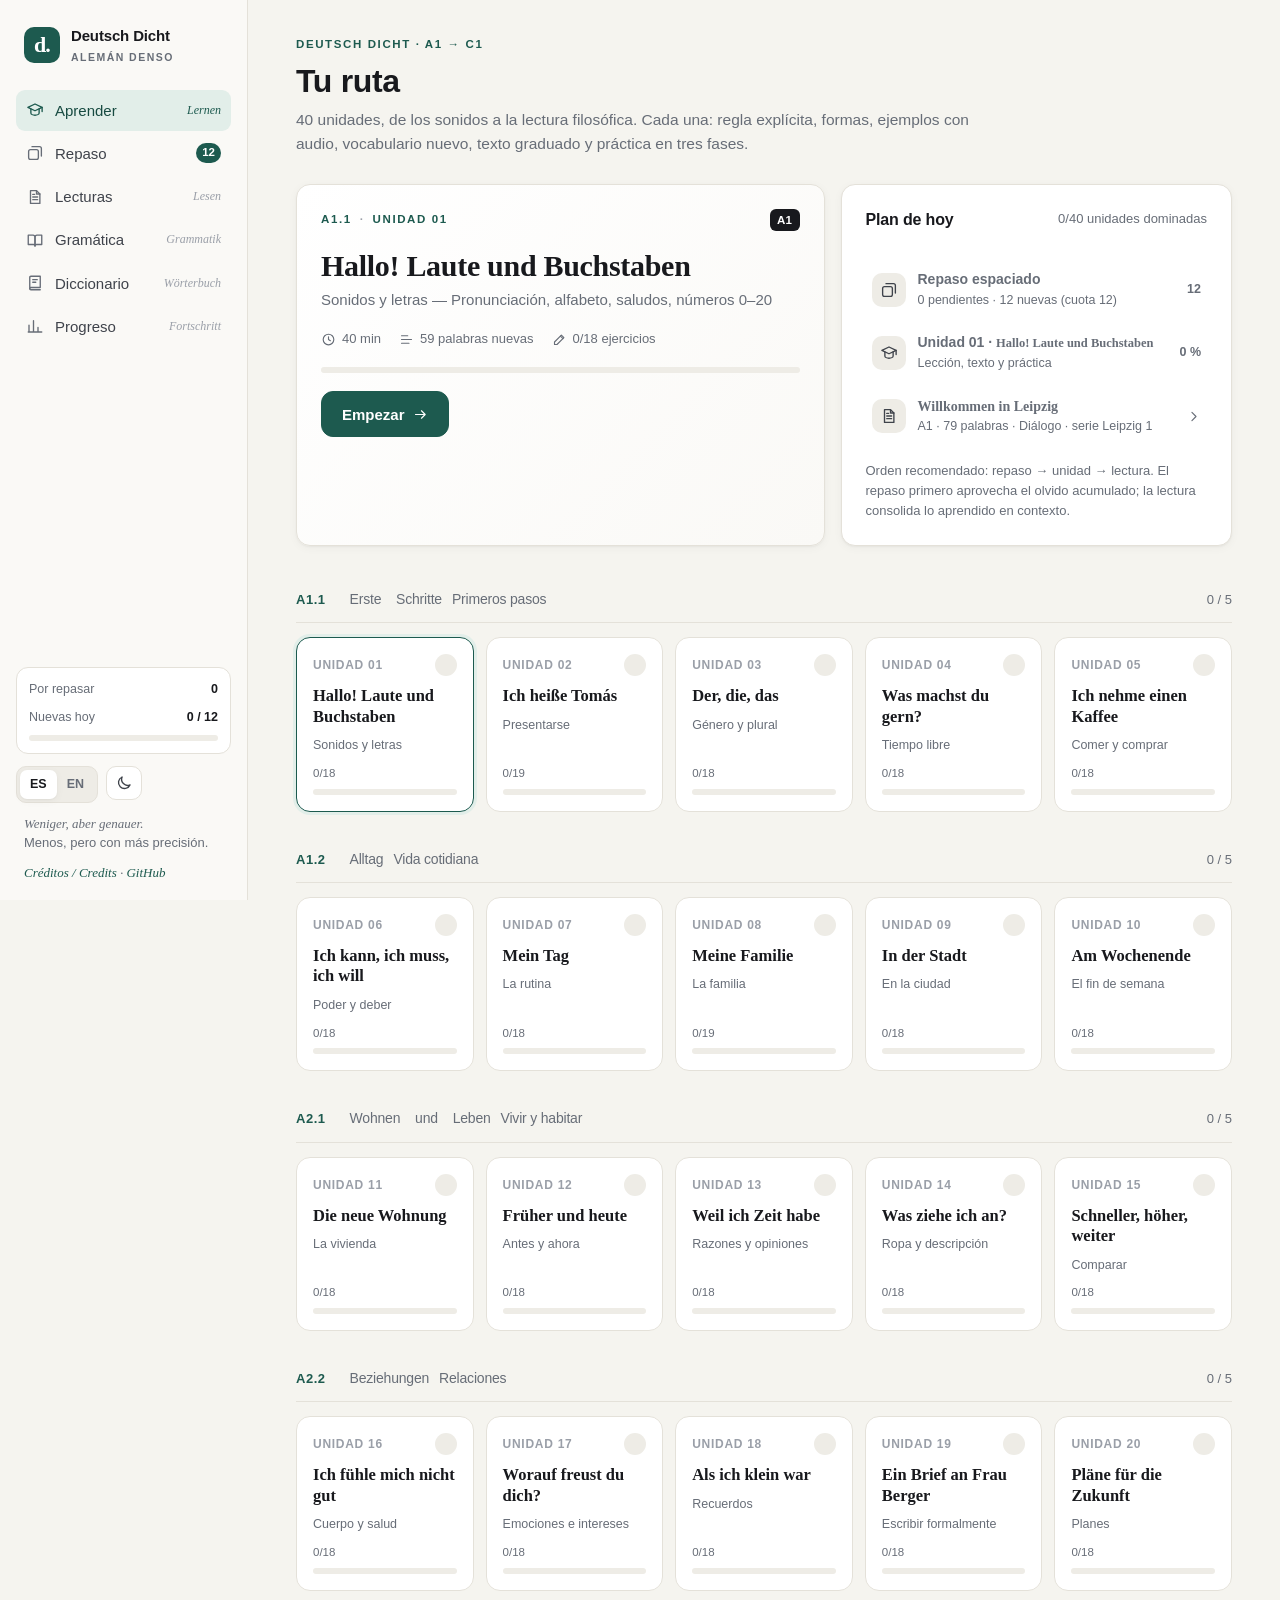
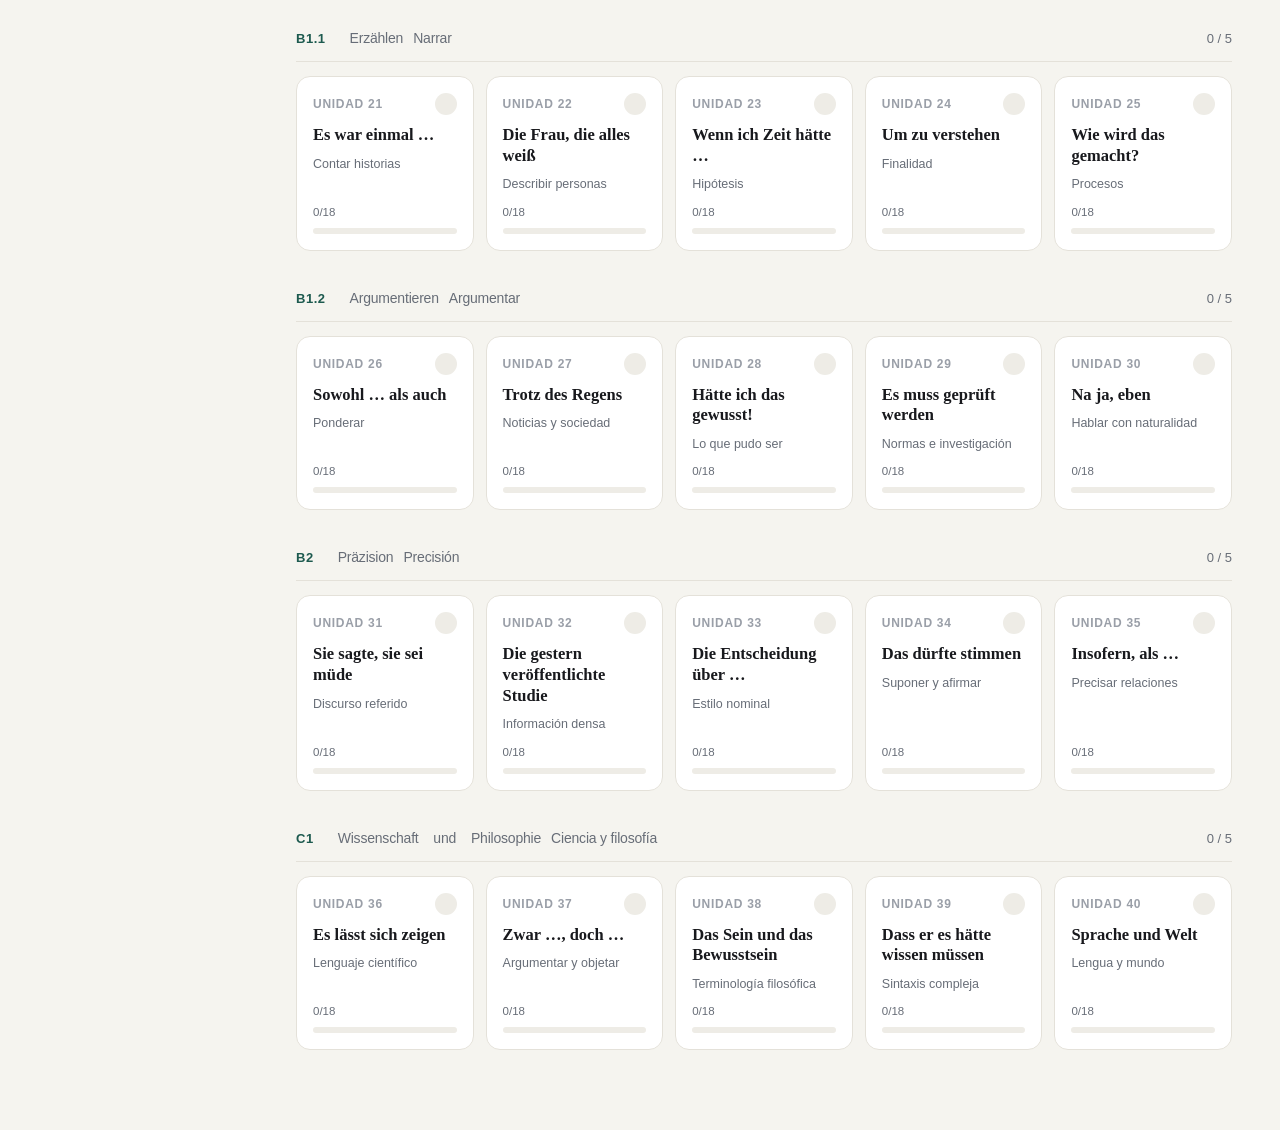
==== commit e84d1077: "v3.1: README, estilos móviles e índice con versión 3.1 - styles.css: sin desborde horizontal a 390 p" ====
--- a/index.html
+++ b/index.html
@@ -7,80 +7,80 @@
   <meta name="description" content="Alemán de A1 a C1: gramática sistemática, léxico curado, lecturas graduadas con audio y repaso FSRS. Aplicación local y privada.">
   <title>Deutsch Dicht</title>
   <link rel="icon" type="image/svg+xml" href="data:image/svg+xml,%3Csvg xmlns='http://www.w3.org/2000/svg' viewBox='0 0 64 64'%3E%3Crect width='64' height='64' rx='16' fill='%231d5a4f'/%3E%3Ctext x='32' y='45' font-family='Georgia' text-anchor='middle' font-size='40' fill='white'%3Ed.%3C/text%3E%3C/svg%3E">
-  <link rel="stylesheet" href="styles.css?v=3.0">
+  <link rel="stylesheet" href="styles.css?v=3.1">
   <script>try{const s=JSON.parse(localStorage.getItem('deutsch-dicht.v3')||'{}').settings;if(s&&s.theme)document.documentElement.dataset.theme=s.theme;}catch(e){}</script>
   <!-- Corpus -->
-  <script defer src="data/course.js?v=3.0"></script>
-  <script defer src="data/frequency.js?v=3.0"></script>
-  <script defer src="data/units/u01.js?v=3.0"></script>
-  <script defer src="data/units/u02.js?v=3.0"></script>
-  <script defer src="data/units/u03.js?v=3.0"></script>
-  <script defer src="data/units/u04.js?v=3.0"></script>
-  <script defer src="data/units/u05.js?v=3.0"></script>
-  <script defer src="data/units/u06.js?v=3.0"></script>
-  <script defer src="data/units/u07.js?v=3.0"></script>
-  <script defer src="data/units/u08.js?v=3.0"></script>
-  <script defer src="data/units/u09.js?v=3.0"></script>
-  <script defer src="data/units/u10.js?v=3.0"></script>
-  <script defer src="data/units/u11.js?v=3.0"></script>
-  <script defer src="data/units/u12.js?v=3.0"></script>
-  <script defer src="data/units/u13.js?v=3.0"></script>
-  <script defer src="data/units/u14.js?v=3.0"></script>
-  <script defer src="data/units/u15.js?v=3.0"></script>
-  <script defer src="data/units/u16.js?v=3.0"></script>
-  <script defer src="data/units/u17.js?v=3.0"></script>
-  <script defer src="data/units/u18.js?v=3.0"></script>
-  <script defer src="data/units/u19.js?v=3.0"></script>
-  <script defer src="data/units/u20.js?v=3.0"></script>
-  <script defer src="data/units/u21.js?v=3.0"></script>
-  <script defer src="data/units/u22.js?v=3.0"></script>
-  <script defer src="data/units/u23.js?v=3.0"></script>
-  <script defer src="data/units/u24.js?v=3.0"></script>
-  <script defer src="data/units/u25.js?v=3.0"></script>
-  <script defer src="data/units/u26.js?v=3.0"></script>
-  <script defer src="data/units/u27.js?v=3.0"></script>
-  <script defer src="data/units/u28.js?v=3.0"></script>
-  <script defer src="data/units/u29.js?v=3.0"></script>
-  <script defer src="data/units/u30.js?v=3.0"></script>
-  <script defer src="data/units/u31.js?v=3.0"></script>
-  <script defer src="data/units/u32.js?v=3.0"></script>
-  <script defer src="data/units/u33.js?v=3.0"></script>
-  <script defer src="data/units/u34.js?v=3.0"></script>
-  <script defer src="data/units/u35.js?v=3.0"></script>
-  <script defer src="data/units/u36.js?v=3.0"></script>
-  <script defer src="data/units/u37.js?v=3.0"></script>
-  <script defer src="data/units/u38.js?v=3.0"></script>
-  <script defer src="data/units/u39.js?v=3.0"></script>
-  <script defer src="data/units/u40.js?v=3.0"></script>
-  <script defer src="data/grammar/00-chapters.js?v=3.0"></script>
-  <script defer src="data/grammar/01-laute.js?v=3.0"></script>
-  <script defer src="data/grammar/02-verb.js?v=3.0"></script>
-  <script defer src="data/grammar/03-tempus.js?v=3.0"></script>
-  <script defer src="data/grammar/04-modus.js?v=3.0"></script>
-  <script defer src="data/grammar/05-passiv.js?v=3.0"></script>
-  <script defer src="data/grammar/06-nomen.js?v=3.0"></script>
-  <script defer src="data/grammar/07-pronomen.js?v=3.0"></script>
-  <script defer src="data/grammar/08-adjektiv.js?v=3.0"></script>
-  <script defer src="data/grammar/09-praep.js?v=3.0"></script>
-  <script defer src="data/grammar/10-satz.js?v=3.0"></script>
-  <script defer src="data/grammar/11-text.js?v=3.0"></script>
-  <script defer src="data/readings/lib-classics.js?v=3.0"></script>
-  <script defer src="data/readings/lib-originals.js?v=3.0"></script>
-  <script defer src="data/audio-manifest.js?v=3.0"></script>
+  <script defer src="data/course.js?v=3.1"></script>
+  <script defer src="data/frequency.js?v=3.1"></script>
+  <script defer src="data/units/u01.js?v=3.1"></script>
+  <script defer src="data/units/u02.js?v=3.1"></script>
+  <script defer src="data/units/u03.js?v=3.1"></script>
+  <script defer src="data/units/u04.js?v=3.1"></script>
+  <script defer src="data/units/u05.js?v=3.1"></script>
+  <script defer src="data/units/u06.js?v=3.1"></script>
+  <script defer src="data/units/u07.js?v=3.1"></script>
+  <script defer src="data/units/u08.js?v=3.1"></script>
+  <script defer src="data/units/u09.js?v=3.1"></script>
+  <script defer src="data/units/u10.js?v=3.1"></script>
+  <script defer src="data/units/u11.js?v=3.1"></script>
+  <script defer src="data/units/u12.js?v=3.1"></script>
+  <script defer src="data/units/u13.js?v=3.1"></script>
+  <script defer src="data/units/u14.js?v=3.1"></script>
+  <script defer src="data/units/u15.js?v=3.1"></script>
+  <script defer src="data/units/u16.js?v=3.1"></script>
+  <script defer src="data/units/u17.js?v=3.1"></script>
+  <script defer src="data/units/u18.js?v=3.1"></script>
+  <script defer src="data/units/u19.js?v=3.1"></script>
+  <script defer src="data/units/u20.js?v=3.1"></script>
+  <script defer src="data/units/u21.js?v=3.1"></script>
+  <script defer src="data/units/u22.js?v=3.1"></script>
+  <script defer src="data/units/u23.js?v=3.1"></script>
+  <script defer src="data/units/u24.js?v=3.1"></script>
+  <script defer src="data/units/u25.js?v=3.1"></script>
+  <script defer src="data/units/u26.js?v=3.1"></script>
+  <script defer src="data/units/u27.js?v=3.1"></script>
+  <script defer src="data/units/u28.js?v=3.1"></script>
+  <script defer src="data/units/u29.js?v=3.1"></script>
+  <script defer src="data/units/u30.js?v=3.1"></script>
+  <script defer src="data/units/u31.js?v=3.1"></script>
+  <script defer src="data/units/u32.js?v=3.1"></script>
+  <script defer src="data/units/u33.js?v=3.1"></script>
+  <script defer src="data/units/u34.js?v=3.1"></script>
+  <script defer src="data/units/u35.js?v=3.1"></script>
+  <script defer src="data/units/u36.js?v=3.1"></script>
+  <script defer src="data/units/u37.js?v=3.1"></script>
+  <script defer src="data/units/u38.js?v=3.1"></script>
+  <script defer src="data/units/u39.js?v=3.1"></script>
+  <script defer src="data/units/u40.js?v=3.1"></script>
+  <script defer src="data/grammar/00-chapters.js?v=3.1"></script>
+  <script defer src="data/grammar/01-laute.js?v=3.1"></script>
+  <script defer src="data/grammar/02-verb.js?v=3.1"></script>
+  <script defer src="data/grammar/03-tempus.js?v=3.1"></script>
+  <script defer src="data/grammar/04-modus.js?v=3.1"></script>
+  <script defer src="data/grammar/05-passiv.js?v=3.1"></script>
+  <script defer src="data/grammar/06-nomen.js?v=3.1"></script>
+  <script defer src="data/grammar/07-pronomen.js?v=3.1"></script>
+  <script defer src="data/grammar/08-adjektiv.js?v=3.1"></script>
+  <script defer src="data/grammar/09-praep.js?v=3.1"></script>
+  <script defer src="data/grammar/10-satz.js?v=3.1"></script>
+  <script defer src="data/grammar/11-text.js?v=3.1"></script>
+  <script defer src="data/readings/lib-classics.js?v=3.1"></script>
+  <script defer src="data/readings/lib-originals.js?v=3.1"></script>
+  <script defer src="data/audio-manifest.js?v=3.1"></script>
   <!-- Motor e interfaz -->
-  <script defer src="js/core.js?v=3.0"></script>
-  <script defer src="js/morph.js?v=3.0"></script>
-  <script defer src="js/content.js?v=3.0"></script>
-  <script defer src="js/ui.js?v=3.0"></script>
-  <script defer src="js/audio.js?v=3.0"></script>
-  <script defer src="js/exercise.js?v=3.0"></script>
-  <script defer src="js/views-learn.js?v=3.0"></script>
-  <script defer src="js/lookup.js?v=3.0"></script>
-  <script defer src="js/views-read.js?v=3.0"></script>
-  <script defer src="js/views-review.js?v=3.0"></script>
-  <script defer src="js/views-ref.js?v=3.0"></script>
-  <script defer src="js/views-progress.js?v=3.0"></script>
-  <script defer src="js/app.js?v=3.0"></script>
+  <script defer src="js/core.js?v=3.1"></script>
+  <script defer src="js/morph.js?v=3.1"></script>
+  <script defer src="js/content.js?v=3.1"></script>
+  <script defer src="js/ui.js?v=3.1"></script>
+  <script defer src="js/audio.js?v=3.1"></script>
+  <script defer src="js/exercise.js?v=3.1"></script>
+  <script defer src="js/views-learn.js?v=3.1"></script>
+  <script defer src="js/lookup.js?v=3.1"></script>
+  <script defer src="js/views-read.js?v=3.1"></script>
+  <script defer src="js/views-review.js?v=3.1"></script>
+  <script defer src="js/views-ref.js?v=3.1"></script>
+  <script defer src="js/views-progress.js?v=3.1"></script>
+  <script defer src="js/app.js?v=3.1"></script>
 </head>
 <body>
   <a class="skip-link" href="#main">Saltar al contenido</a>
--- a/styles.css
+++ b/styles.css
@@ -113,7 +113,7 @@
 .card-head { display: flex; align-items: center; justify-content: space-between; gap: 12px; margin-bottom: 16px; }
 .card-head h2, .card-head h3 { font-size: 16px; }
 .card-head .sub { font-size: 13px; color: var(--muted); }
-.stack { display: grid; gap: 16px; }
+.stack { display: grid; grid-template-columns: minmax(0, 1fr); gap: 16px; }
 .stack.l { gap: 28px; }
 .stack.xl { gap: 44px; }
 .row { display: flex; align-items: center; gap: 10px; flex-wrap: wrap; }
@@ -268,7 +268,7 @@
 .blk > h3 .tag { font: 700 10.5px var(--font-ui); letter-spacing: .1em; text-transform: uppercase; color: var(--faint); }
 .blk-note-text { margin-top: 14px; font-size: 13.5px; color: var(--muted); padding-top: 12px; border-top: 1px dashed var(--line); }
 .concepts { display: grid; grid-template-columns: repeat(2, minmax(0, 1fr)); gap: 14px; }
-.concepts.single { grid-template-columns: 1fr; }
+.concepts.single { grid-template-columns: minmax(0, 1fr); }
 .concept { background: var(--surface); border: 1px solid var(--line); border-radius: var(--r); padding: 20px 22px; display: grid; gap: 8px; align-content: start; }
 .concept .cterm { font: 600 19px/1.25 var(--font-de); color: var(--accent-2); }
 .concept p { color: var(--ink-2); font-size: 14.5px; }
@@ -386,7 +386,8 @@
 .summary ol { margin: 0; padding: 0; list-style: none; counter-reset: s; display: grid; gap: 12px; }
 .summary li { display: grid; grid-template-columns: 28px 1fr; gap: 12px; font-size: 15px; color: var(--ink); }
 .summary li::before { counter-increment: s; content: counter(s); width: 28px; height: 28px; border-radius: 50%; border: 1.5px solid var(--accent); color: var(--accent); display: grid; place-items: center; font-weight: 700; font-size: 12.5px; }
-.unit-foot { display: grid; grid-template-columns: 1fr 1fr; gap: 12px; margin-top: 40px; }
+.unit-foot { display: grid; grid-template-columns: repeat(2, minmax(0, 1fr)); gap: 12px; margin-top: 40px; }
+.unit-foot a { min-width: 0; overflow-wrap: anywhere; }
 .unit-foot a { display: grid; gap: 4px; padding: 16px 18px; border: 1px solid var(--line); border-radius: var(--r); background: var(--surface); color: var(--ink); }
 .unit-foot a:hover { border-color: var(--accent-line); text-decoration: none; }
 .unit-foot a.next { text-align: right; }
@@ -520,14 +521,16 @@
 .w.new { text-decoration: underline dotted 1.5px; text-decoration-color: var(--faint); text-underline-offset: 5px; }
 .sent { border-radius: 6px; transition: background .2s; }
 .sent.playing { background: color-mix(in srgb, var(--warn-soft) 80%, transparent); box-shadow: 0 0 0 3px color-mix(in srgb, var(--warn-soft) 80%, transparent); }
-.reader-side { max-width: 760px; margin: 40px auto 0; display: grid; gap: 16px; }
+.reader-side { max-width: 760px; margin: 40px auto 0; display: grid; grid-template-columns: minmax(0, 1fr); gap: 16px; }
 .gloss-grid { display: grid; grid-template-columns: repeat(2, minmax(0, 1fr)); border: 1px solid var(--line); border-radius: var(--r-s); overflow: hidden; }
 .gloss-grid .term { border-right: 1px solid var(--line); }
-.questions { display: grid; gap: 12px; }
-.question { display: grid; gap: 10px; padding: 16px 18px; border-radius: var(--r); border: 1px solid var(--line); background: var(--surface); }
+.questions { display: grid; grid-template-columns: minmax(0, 1fr); gap: 12px; }
+.question { display: grid; grid-template-columns: minmax(0, 1fr); gap: 10px; padding: 16px 18px; border-radius: var(--r); border: 1px solid var(--line); background: var(--surface); }
 .question .qq { font: 17.5px/1.4 var(--font-de); display: flex; gap: 10px; }
 .question .qq b { font: 700 12px var(--font-ui); color: var(--faint); padding-top: 4px; }
 .question .opts { display: flex; flex-wrap: wrap; gap: 8px; }
+.question .opts .btn { white-space: normal; text-align: left; height: auto; min-height: 32px; padding-top: 6px; padding-bottom: 6px; }
+.question .qq span { min-width: 0; }
 .source-note { font-size: 13px; color: var(--muted); border-top: 1px solid var(--line); padding-top: 14px; }
 
 /* Ventana de palabra */
@@ -562,7 +565,7 @@
 .dict-row .m { font-size: 13.5px; color: var(--muted); }
 .dict-list { border: 1px solid var(--line); border-radius: var(--r); overflow: hidden; }
 .dict-list .dict-row:last-child { border-bottom: 0; }
-.entry { display: grid; gap: 22px; }
+.entry { display: grid; grid-template-columns: minmax(0, 1fr); gap: 22px; }
 .entry-head { display: grid; grid-template-columns: minmax(0, 1fr) auto; gap: 18px; align-items: start; }
 .entry-head h1 { font: 600 42px/1.1 var(--font-de); display: flex; align-items: baseline; gap: 12px; flex-wrap: wrap; }
 .entry-head .line2 { font: 17px var(--font-de); color: var(--ink-2); margin-top: 8px; }
@@ -604,14 +607,14 @@
 .mobile-bar { display: none; }
 @media (max-width: 1180px) {
   .units { grid-template-columns: repeat(3, minmax(0, 1fr)); }
-  .lesson-layout { grid-template-columns: 1fr; }
+  .lesson-layout { grid-template-columns: minmax(0, 1fr); }
   .toc { display: none; }
   .reading-grid { grid-template-columns: repeat(2, minmax(0, 1fr)); }
   .review-top { grid-template-columns: repeat(2, minmax(0, 1fr)); }
 }
 @media (max-width: 920px) {
   :root { --gutter: 22px; }
-  .app { grid-template-columns: 1fr; }
+  .app { grid-template-columns: minmax(0, 1fr); }
   .sidebar { display: none; }
   .mobile-bar { display: flex; position: fixed; left: 0; right: 0; bottom: 0; z-index: 30; justify-content: space-around; padding: 6px 4px calc(6px + env(safe-area-inset-bottom)); background: color-mix(in srgb, var(--surface) 94%, transparent); backdrop-filter: blur(10px); border-top: 1px solid var(--line); }
   .mobile-bar a { display: grid; justify-items: center; gap: 2px; padding: 5px 6px; border-radius: 9px; font-size: 10.5px; font-weight: 600; color: var(--muted); position: relative; min-width: 52px; }
@@ -620,16 +623,16 @@
   .mobile-bar .count { position: absolute; top: 0; right: 6px; min-width: 16px; height: 16px; border-radius: 8px; background: var(--accent); color: var(--accent-ink); font-size: 10px; display: grid; place-items: center; padding: 0 4px; }
   .mobile-top { display: flex !important; }
   .page { padding: 18px var(--gutter) 96px; }
-  .hero, .g2, .g3, .goals, .concepts { grid-template-columns: 1fr; }
+  .hero, .g2, .g3, .goals, .concepts { grid-template-columns: minmax(0, 1fr); }
   .g4 { grid-template-columns: repeat(2, minmax(0, 1fr)); }
-  .practice { grid-template-columns: 1fr; }
+  .practice { grid-template-columns: minmax(0, 1fr); }
   .phases { position: static; grid-template-columns: repeat(3, minmax(0, 1fr)); gap: 10px; }
-  .ref-layout { grid-template-columns: 1fr; }
+  .ref-layout { grid-template-columns: minmax(0, 1fr); }
   .ref-nav { position: static; max-height: none; }
-  .gender-cols { grid-template-columns: 1fr; }
-  .unit-head { grid-template-columns: 1fr; }
+  .gender-cols { grid-template-columns: minmax(0, 1fr); }
+  .unit-head { grid-template-columns: minmax(0, 1fr); }
   .unit-score { justify-items: start; text-align: left; }
-  .reader.parallel .para, .reader.parallel .para.dialog { grid-template-columns: 1fr; }
+  .reader.parallel .para, .reader.parallel .para.dialog { grid-template-columns: minmax(0, 1fr); }
   .reader.parallel .para.dialog .tr-text { grid-column: 1; }
 }
 @media (max-width: 640px) {
@@ -638,7 +641,7 @@
   .page-head { flex-direction: column; align-items: flex-start; }
   .page-head h1 { font-size: 26px; }
   .unit-head h1, .reader-head h1, .entry-head h1 { font-size: 30px; }
-  .units, .reading-grid { grid-template-columns: 1fr; }
+  .units, .reading-grid { grid-template-columns: minmax(0, 1fr); }
   .unit-tile { min-height: 0; }
   .module-head { grid-template-columns: auto 1fr; }
   .module-head .module-progress { grid-column: 1 / -1; }
@@ -647,12 +650,12 @@
   .sound { grid-template-columns: 1fr auto; }
   .sound .words, .sound .note { grid-column: 1 / -1; }
   .term-list.c3, .term-list.c4 { grid-template-columns: repeat(2, minmax(0, 1fr)); }
-  .term-list.c2, .gloss-grid { grid-template-columns: 1fr; }
+  .term-list.c2, .gloss-grid { grid-template-columns: minmax(0, 1fr); }
   .line { grid-template-columns: 32px 1fr; }
   .line .tr { grid-column: 2; }
-  .pair { grid-template-columns: 1fr; }
+  .pair { grid-template-columns: minmax(0, 1fr); }
   .pair .arrow { transform: rotate(90deg); height: 22px; }
-  .err { grid-template-columns: 1fr; }
+  .err { grid-template-columns: minmax(0, 1fr); }
   .err .right { border-left: 0; border-top: 1px solid var(--line); }
   .minimal-head, .minimal-row { grid-template-columns: 1fr 1fr; }
   .minimal-row .m { grid-column: 1 / -1; }
@@ -664,16 +667,16 @@
   .dict-row { grid-template-columns: 30px minmax(0, 1fr) 30px; }
   .dict-row .m { grid-column: 2; }
   .dict-row .u { display: none; }
-  .phases { grid-template-columns: 1fr; }
+  .phases { grid-template-columns: minmax(0, 1fr); }
   .match { gap: 8px 10px; }
   .mp-row { grid-template-columns: 54px minmax(0, 1fr) 54px; }
   .mp-row .bar { display: none; }
   .tabs { overflow-x: auto; }
   .tabs button, .tabs a { padding: 12px 10px; white-space: nowrap; }
-  .para.dialog { grid-template-columns: 1fr; }
+  .para.dialog { grid-template-columns: minmax(0, 1fr); }
   .para.dialog .who { text-align: left; padding: 0; }
   .para.dialog .tr-text { grid-column: 1; }
-  .entry-head { grid-template-columns: 1fr; }
+  .entry-head { grid-template-columns: minmax(0, 1fr); }
   .slots-head { display: none !important; }
   .slots-row { grid-template-columns: 1fr !important; gap: 4px; padding-bottom: 8px; border-bottom: 1px dashed var(--line); }
 }
@@ -690,3 +693,12 @@
 /* Poesía en la biblioteca */
 .reader.verse .de-text, .reader.verse .tr-text { white-space: pre-line; }
 .reader.verse .de-text { font-size: 1.12em; line-height: 1.75; }
+
+/* Los hijos de grids nunca fuerzan desborde horizontal (tablas largas se desplazan dentro de .tbl-wrap) */
+.blocks { grid-template-columns: minmax(0, 1fr); }
+.stack > *, .entry > *, .ref-layout > *, .lesson-layout > *, .grid > *, .blocks > *, .concepts > *, .callout > * { min-width: 0; }
+.entry-head h1, .topic-head h1, .unit-head h1 { overflow-wrap: anywhere; }
+@media (max-width: 640px) {
+  .tabs a > .small { display: none; }
+  .tabs a, .tabs button { padding-left: 10px; padding-right: 10px; }
+}
